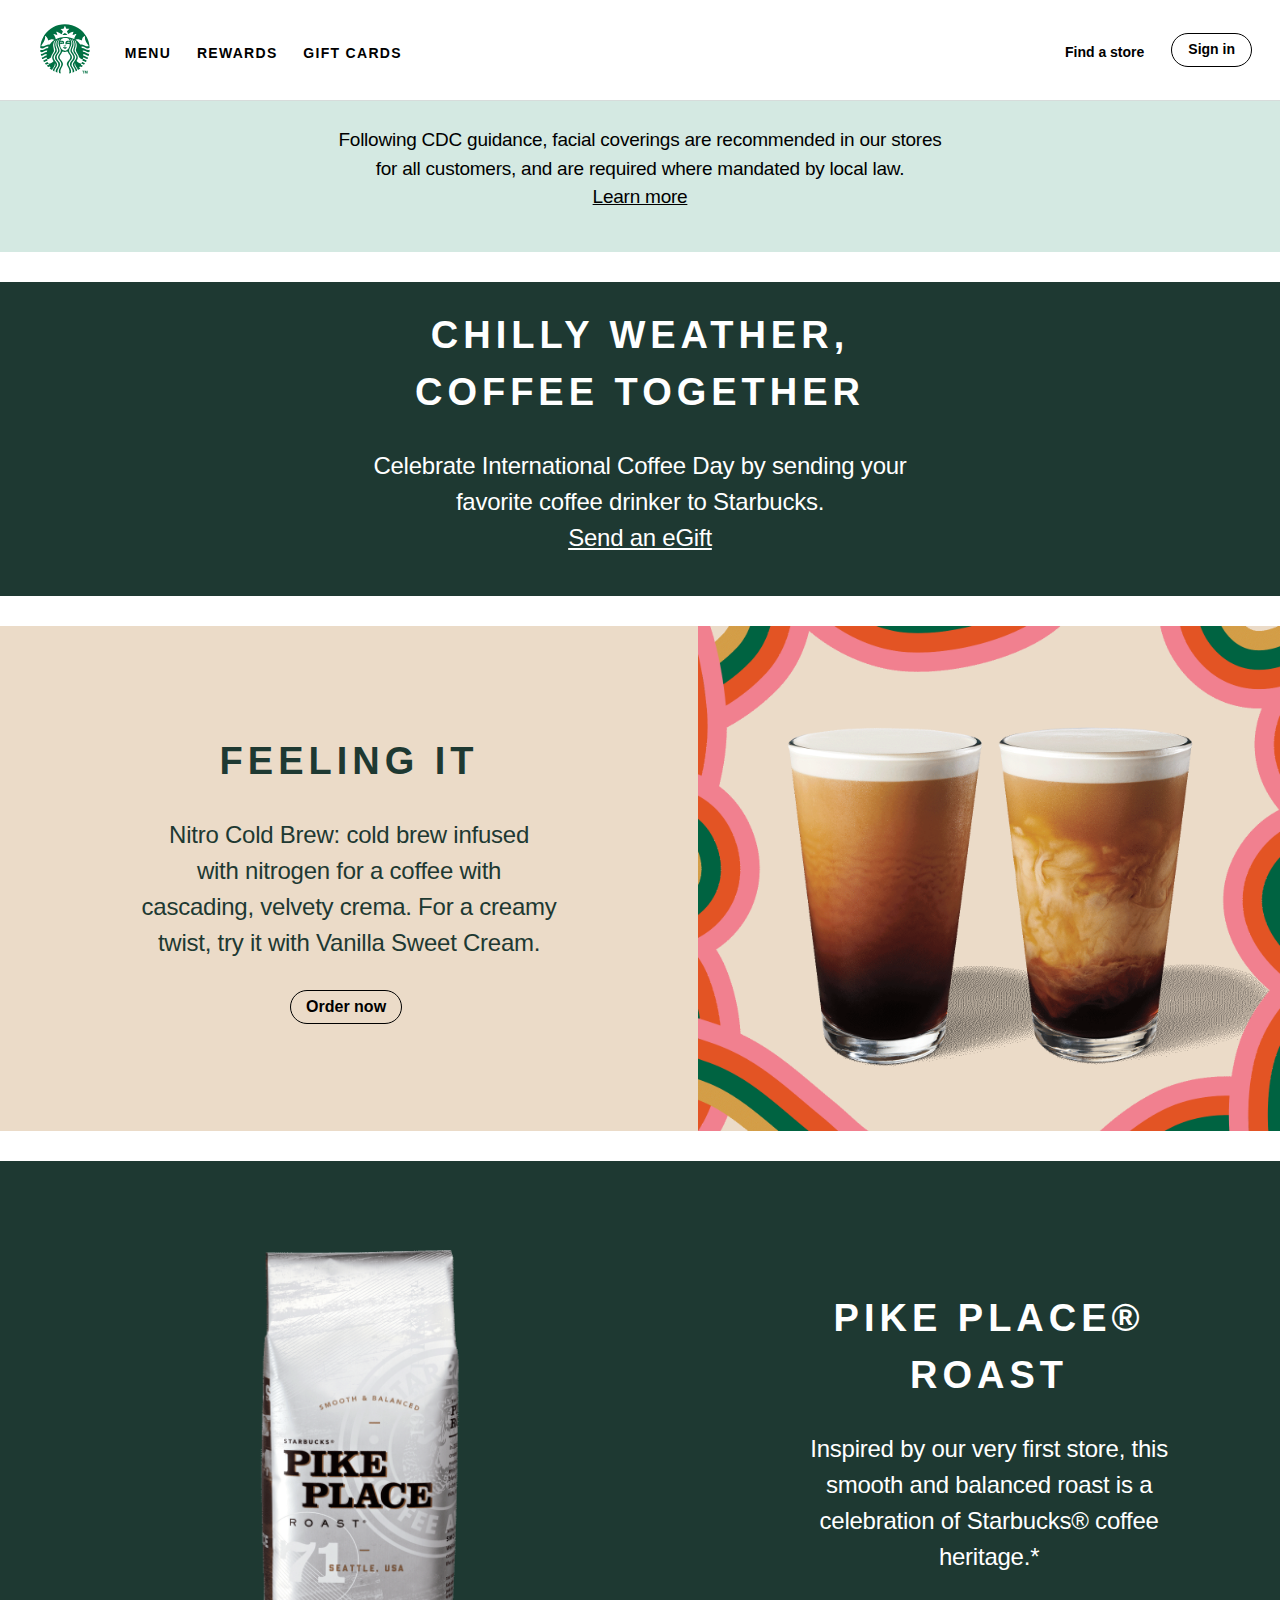
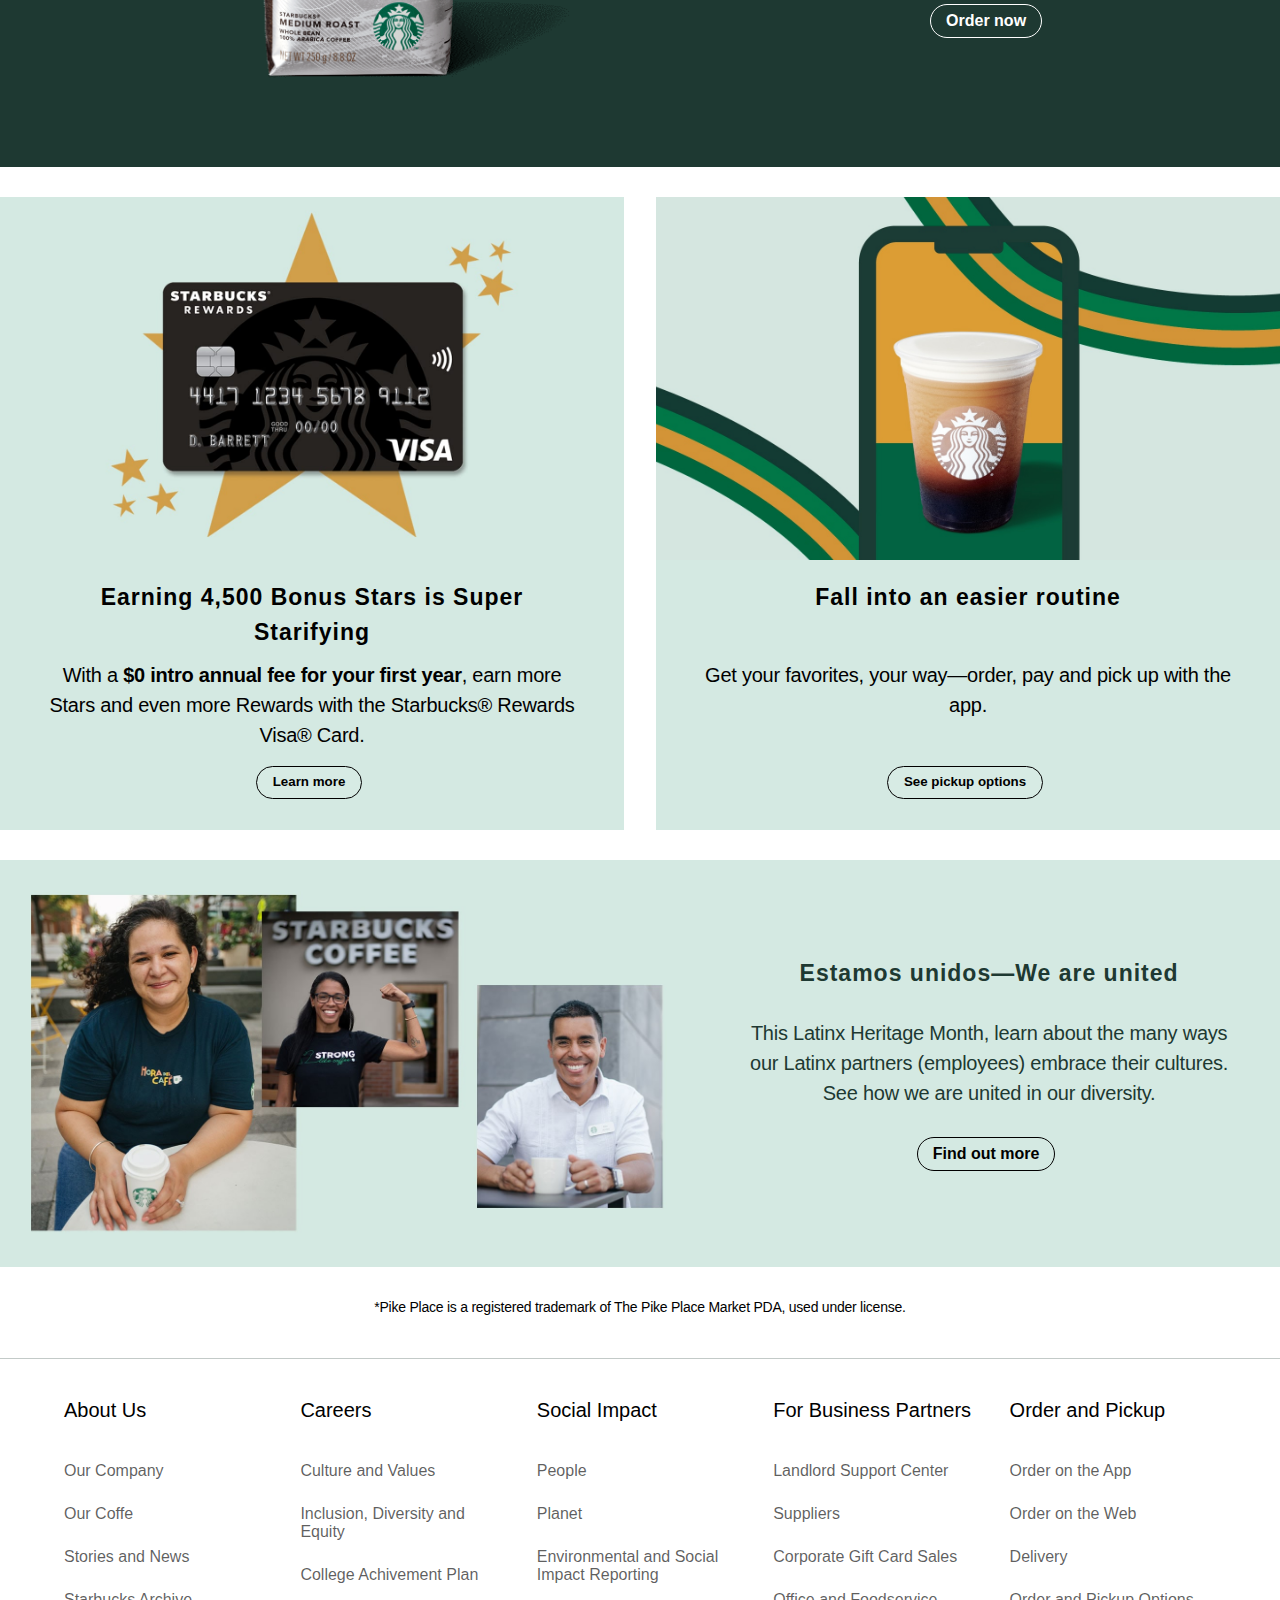
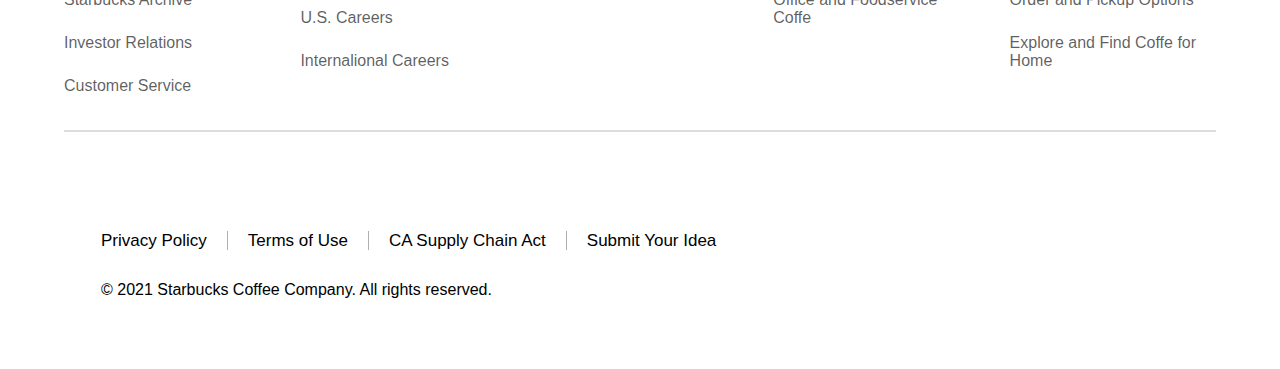
==== index.html @ a5c31c84 "Commiting profject for the first time" ====
<!DOCTYPE html>
<html lang="en">
<head>
    <meta charset="UTF-8">
    <meta http-equiv="X-UA-Compatible" content="IE=edge">
    <link rel="stylesheet" href="https://use.fontawesome.com/releases/v5.7.2/css/all.css"
        integrity="sha384-fnmOCqbTlWIlj8LyTjo7mOUStjsKC4pOpQbqyi7RrhN7udi9RwhKkMHpvLbHG9Sr" crossorigin="anonymous">
    <link rel="stylesheet" href="style.css">
    <meta name="viewport" content="width=device-width, initial-scale=1.0">
    <title>Starbucks</title>
</head>
<body>
    <header>
        
        <div class="bim">
        <div class="bam">
        <a href="index.html"><img class="logo" src="img/logo.svg" alt="Starbucks"></a>
        </div>
        <div class="bum">
        
            <nav>
                <ul class="nav_links">
                    <li class="nav_link"><a href="menu.html">MENU</a></li>
                    <li class="nav_link"><a href="#">REWARDS</a></li>
                    <li class="nav_link"><a href="#">GIFT CARDS</a></li>
                </ul>
            </nav>
        

        <div class="geo">
        <a href="#"><i class="fa fa-map-marker" aria-hidden="false"></i>Find a store</a>
        </div>

        <a class="cta" href="#"><button>Sign in</button></a>
        </div>
        </div>

    </header>

    <main>
        <div class="covid">
            <p>Following CDC guidance, facial coverings are recommended in our stores<br>for all customers, and are required where
            mandated by local law.<br><a href="#">Learn more</a></p>
        </div>

        <div class="chilly">
            <h3>CHILLY WEATHER,<br>COFFEE TOGETHER</h3>
            <p>Celebrate International Coffee Day by sending your<br>favorite coffee drinker to Starbucks.<br><a href="#">Send an eGift</a></p>
        </div>

        <div class="product_showcase">
            <div class="content">
                <h3>FEELING IT</h3>
                <p>Nitro Cold Brew: cold brew infused<br>with nitrogen for a coffee with<br>cascading, velvety crema. For a creamy<br>twist, try it
                with Vanilla Sweet Cream.</p>
                <a class="cta main" href="#"><button>Order now</button></a>
            </div>
            <img src="img/double_cup.png" alt="">
        </div>

        <div class="product_showcase v2" >
            <img src="img/pike.png" alt="">
            <div class="content">
                <h3>PIKE PLACE®<br>ROAST</h3>
                <p>Inspired by our very first store, this<br>smooth and balanced roast is a<br>celebration of Starbucks® coffee<br>heritage.*</p>
                <a class="cta main" href="#"><button>Order now</button></a>
            </div>
        </div>

        <div class="products_grid">
            <div class="visa">
                <img src="img/visa.jpg" alt="">
                <div class="content">
                    <h3>Earning 4,500 Bonus Stars is Super Starifying</h3>
                    <p>With a <b>$0 intro annual fee for your first year</b>, earn more Stars and even more Rewards with the Starbucks® Rewards Visa®
                    Card.</p>
                    <a class="cta" href="#"><button>Learn more</button></a>
                </div>
            </div>
            <div class="app">
                <img src="img/app.jpg" alt="">
                <div class="content">
                    <h3>Fall into an easier routine</h3>
                    <p>Get your favorites, your way—order, pay and pick up with the app.</p>
                    <a class="cta" href="#"><button>See pickup options</button></a>
                </div>
            </div>
        </div>

        <div class="product_showcase v3">
            <img src="img/team.jpg" alt="">
            <div class="content">
                <h3>Estamos unidos—We are united</h3>
                <p>This Latinx Heritage Month, learn about the many ways our Latinx partners (employees) embrace their cultures. See how we
                are united in our diversity.</p>
                <a class="cta main" href="#"><button>Find out more</button></a>
            </div>
        </div>

        <div class="disclaimer">
            <p>*Pike Place is a registered trademark of The Pike Place Market PDA, used under license.</p>
        </div>
    </main>

    <footer>
        <div class="details">
            <ul>
                <p>About Us</p>
                <li><a href="#">Our Company</a></li>
                <li><a href="#">Our Coffe</a></li>
                <li><a href="#">Stories and News</a></li>
                <li><a href="#">Starbucks Archive</a></li>
                <li><a href="#">Investor Relations</a></li>
                <li><a href="#">Customer Service</a></li>
            </ul>

            <ul>
                <p>Careers</p>
                <li><a href="#">Culture and Values</a></li>
                <li><a href="#">Inclusion, Diversity and Equity</a></li>
                <li><a href="#">College Achivement Plan</a></li>
                <li><a href="#">U.S. Careers</a></li>
                <li><a href="#">Internalional Careers</a></li>
            </ul>

            <ul>
                <p>Social Impact</p>
                <li><a href="#">People</a></li>
                <li><a href="#">Planet</a></li>
                <li><a href="#">Environmental and Social Impact Reporting</a></li>
            </ul>

            <ul>
                <p>For Business Partners</p>
                <li><a href="#">Landlord Support Center</a></li>
                <li><a href="#">Suppliers</a></li>
                <li><a href="#">Corporate Gift Card Sales</a></li>
                <li><a href="#">Office and Foodservice Coffe</a></li>
            </ul>

            <ul>
                <p>Order and Pickup</p>
                <li><a href="#">Order on the App</a></li>
                <li><a href="#">Order on the Web</a></li>
                <li><a href="#">Delivery</a></li>
                <li><a href="#">Order and Pickup Options</a></li>
                <li><a href="#">Explore and Find Coffe for Home</a></li>
            </ul>
        </div>

        <div class="line"><span></span></div>

        <div class="second_layer">
            <div class="social_media">
                <a href="#"><i class="fab fa-spotify"></i></a>
                <a href="#"><i class="fab fa-facebook"></i></a>
                <a href="#"><i class="fab fa-pinterest"></i></a>
                <a href="#"><i class="fab fa-instagram"></i></a>
                <a href="#"><i class="fab fa-youtube"></i></a>
                <a href="#"><i class="fab fa-twitter"></i></a>
            </div>

            <div class="legal">
                <p><a href="#">Privacy Policy</a></p>
                <p><a href="#">Terms of Use</a></p>
                <p><a href="#">CA Supply Chain Act</a></p>
                <p><a class="no_border" href="#">Submit Your Idea</a></p>
            </div>

            <div class="copyright">
                <p>© 2021 Starbucks Coffee Company. All rights reserved.</p>
            </div>
        </div>
    </footer>
    
    <script src="main.js"></script>
</body>
</html>
---- style.css ----
/* GLOBAL */
* {
  margin: 0;
  padding: 0;
  -webkit-box-sizing: border-box;
          box-sizing: border-box;
  font-family: SoDoSans, Helvetica Neue,Helvetica,Arial,sans-serif;
}

/* NAV */
header {
  border-bottom: solid 1.6px #1e39322d;
}

.bim {
  display: -webkit-box;
  display: -ms-flexbox;
  display: flex;
  -webkit-box-align: center;
      -ms-flex-align: center;
          align-items: center;
  -webkit-box-pack: center;
      -ms-flex-pack: center;
          justify-content: center;
  padding: 0px 15px;
}

.bim .bam a .logo {
  max-height: 50px;
  margin: 22px 25px 20px 25px;
  padding-right: 10px;
}

.bim .bum {
  display: -webkit-box;
  display: -ms-flexbox;
  display: flex;
  -webkit-box-pack: center;
      -ms-flex-pack: center;
          justify-content: center;
  -webkit-box-align: center;
      -ms-flex-align: center;
          align-items: center;
  max-width: 1370px;
  width: 100%;
  height: 100px;
}

.bim .bum .nav_link {
  height: 110px;
  padding: 50px 0px;
}

.bim .bum .nav_selected {
  margin: 0px;
  padding: 0px;
  border-bottom: 5.5px solid #008248;
}

.bim .bum li, .bim .bum a, .bim .bum button {
  font-weight: 750;
  font-size: 14px;
  text-decoration: none;
  color: #000000;
}

nav {
  margin-right: auto;
  padding-left: 0px;
}

.nav_links {
  list-style: none;
  letter-spacing: 1.3px;
  margin-left: 0px;
}

.nav_links li {
  display: inline-block;
  margin-right: 20px;
}

.nav_links a {
  -webkit-transition: all 0.3s ease 0s;
  transition: all 0.3s ease 0s;
}

.nav_links a:hover {
  color: #008248;
}

.geo i {
  font-size: 20px;
  margin-right: 12px;
  -webkit-transform: translateY(2px);
          transform: translateY(2px);
}

.geo a {
  margin-right: 20px;
  -webkit-transition: all 0.3s ease 0s;
  transition: all 0.3s ease 0s;
}

.geo a:hover {
  color: #008248;
}

.cta button {
  margin-left: 20px;
  padding: 7px 16px 8.5px 16px;
  background-color: #fff;
  border: solid 1.5px #000000;
  border-radius: 50px;
  cursor: pointer;
  -webkit-transition: all 0.3s ease 0s;
  transition: all 0.3s ease 0s;
  -webkit-transform: translateX(-13px);
          transform: translateX(-13px);
  font-weight: 700;
}

.cta button:hover {
  background-color: #1e393213;
}

/* Home Page */
main {
  display: -webkit-box;
  display: -ms-flexbox;
  display: flex;
  font-weight: 400;
  font-size: 24px;
  line-height: 1.5;
  letter-spacing: -.01em;
  text-align: center;
  -webkit-box-orient: vertical;
  -webkit-box-direction: normal;
      -ms-flex-direction: column;
          flex-direction: column;
  -webkit-box-align: center;
      -ms-flex-align: center;
          align-items: center;
  -webkit-box-pack: center;
      -ms-flex-pack: center;
          justify-content: center;
  border-bottom: solid 1.8px #1e393244;
}

main .main button {
  font-size: 16px;
  padding: 7px 15px;
}

main div {
  width: 100%;
}

main div h3 {
  font-size: 38px;
  letter-spacing: 5px;
  margin-bottom: 27px;
}

main div a {
  color: inherit;
}

main div a:hover {
  text-decoration: none;
}

main div p {
  padding-bottom: 10px;
}

.covid {
  background-color: #d4e9e2;
  font-size: 19px;
  max-width: 1450px;
  margin-bottom: 30px;
  padding: 25px 0px 30px 0px;
}

.chilly {
  background-color: #1e3932;
  color: #fff;
  max-width: 1450px;
  margin-bottom: 30px;
  padding: 25px 0px 30px 0px;
}

.product_showcase {
  display: -ms-grid;
  display: grid;
  -ms-grid-columns: 1.2fr 1fr;
      grid-template-columns: 1.2fr 1fr;
  background-color: #ebdbc8;
  color: #1e3932;
  max-width: 1450px;
  margin-bottom: 30px;
}

.product_showcase .content {
  display: -webkit-box;
  display: -ms-flexbox;
  display: flex;
  -webkit-box-pack: center;
      -ms-flex-pack: center;
          justify-content: center;
  -webkit-box-orient: vertical;
  -webkit-box-direction: normal;
      -ms-flex-direction: column;
          flex-direction: column;
}

.product_showcase img {
  width: 100%;
  margin-right: auto;
}

.product_showcase button {
  margin-top: 19px;
  background-color: #dbccb500;
}

.v2 {
  background-color: #1e3932;
  color: #fff;
  margin-bottom: 10px;
}

.v2 button {
  color: #fff;
  border-color: #fff;
}

.v2 button:hover {
  background-color: rgba(255, 255, 255, 0.123);
}

.products_grid {
  display: -ms-grid;
  display: grid;
  -ms-grid-columns: 1fr 1fr;
      grid-template-columns: 1fr 1fr;
  grid-gap: 35px;
  max-width: 1450px;
  padding: 20px 0px 30px 0px;
}

.products_grid img {
  width: 100%;
}

.products_grid .visa {
  background-color: #d4e9e2;
}

.products_grid .app {
  background-color: #d4e9e2;
}

.products_grid .content {
  padding: 0px 40px 0px 40px;
  display: -ms-grid;
  display: grid;
  -ms-grid-rows: 90px 90px 80px;
      grid-template-rows: 90px 90px 80px;
}

.products_grid .content h3 {
  font-size: 23px;
  letter-spacing: 1px;
  margin-bottom: 27px;
  padding-top: 10px;
}

.products_grid .content p {
  font-size: 20px;
}

.products_grid .content a {
  padding-top: 10px;
}

.products_grid .content .cta button {
  background-color: rgba(255, 255, 255, 0.089);
}

.products_grid .content .cta button:hover {
  background-color: rgba(155, 151, 145, 0.116);
}

.v3 {
  background-color: #d4e9e2;
  padding-top: 0px;
}

.v3 .content {
  padding: 0px 50px 0px 50px;
}

.v3 .content h3 {
  font-size: 23px;
  letter-spacing: 1px;
  margin-bottom: 27px;
}

.v3 .content p {
  font-size: 20px;
}

.disclaimer {
  font-size: 14px;
  margin-bottom: 30px;
}

/* MENU PAGE */
.nav_stick {
  position: fixed;
  top: 0;
  background-color: #fff;
  border-bottom: 1.6px solid #0000002d;
  width: 100%;
  max-width: none;
}

.nav_stick .kisz {
  display: -webkit-box;
  display: -ms-flexbox;
  display: flex;
  -webkit-box-pack: center;
      -ms-flex-pack: center;
          justify-content: center;
  -webkit-box-align: center;
      -ms-flex-align: center;
          align-items: center;
  width: 100%;
  height: 100px;
}

.nav_stick .kisz .nav_selected {
  margin: 0px;
  padding: 0px;
  border-bottom: 5px solid #008248;
}

.nav_stick .kisz li, .nav_stick .kisz a, .nav_stick .kisz button {
  font-weight: 750;
  font-size: 14px;
  text-decoration: none;
  color: #000000;
}

.nav_stick .kisz li:hover, .nav_stick .kisz a:hover, .nav_stick .kisz button:hover {
  color: #008248;
}

.nav_stick .kisz .nav_links .nav_link_2 {
  margin-right: 20px;
  padding: 40px 0px;
}

.sub_nav_stripe {
  position: fixed;
  top: 102px;
  max-width: initial;
  margin: 0px;
  padding: 0px;
  font-size: 13px;
  background-color: whitesmoke;
  border-bottom: 1px solid #00000023;
}

.sub_nav_stripe .sub_nav {
  display: -webkit-box;
  display: -ms-flexbox;
  display: flex;
  -webkit-box-pack: start;
      -ms-flex-pack: start;
          justify-content: flex-start;
  margin: 13px 0px 13px 125px;
  padding: 0px;
}

.sub_nav_stripe .sub_nav a {
  margin-right: 30px;
  padding-bottom: 3px;
  text-decoration: none;
}

.sub_nav_stripe .sub_nav .selected {
  border-bottom: 1px solid #000000;
}

.menu {
  padding-top: 160px;
  display: -ms-grid;
  display: grid;
  -ms-grid-columns: 150px 1fr;
      grid-template-columns: 150px 1fr;
  padding-left: 125px;
  max-width: none;
}

.menu .first_list_of_products {
  padding-top: 25px;
}

.menu ul {
  padding-bottom: 20px;
  font-size: 16px;
  list-style: none;
  text-align: left;
  letter-spacing: .5px;
}

.menu ul p {
  font-weight: 600;
  margin-bottom: 10px;
  font-size: 18px;
}

.menu ul li {
  padding-bottom: 15px;
}

.menu ul li a {
  text-decoration: none;
  color: #00000086;
}

.menu ul li a:hover {
  color: #000000;
}

.menu .selection {
  display: -webkit-box;
  display: -ms-flexbox;
  display: flex;
  -webkit-box-orient: vertical;
  -webkit-box-direction: normal;
      -ms-flex-direction: column;
          flex-direction: column;
  padding: 22px 80px 0px 120px;
  letter-spacing: .4px;
  max-width: 1880px;
  width: 100%;
}

.menu .selection div {
  margin: 0;
  padding: 0;
}

.menu .selection .selection_h1 {
  font-size: 28px;
  display: -webkit-box;
  display: -ms-flexbox;
  display: flex;
  -webkit-box-pack: start;
      -ms-flex-pack: start;
          justify-content: flex-start;
  padding-bottom: 48px;
}

.menu .selection .selection_h2 {
  font-size: 24px;
  display: -webkit-box;
  display: -ms-flexbox;
  display: flex;
  -webkit-box-pack: start;
      -ms-flex-pack: start;
          justify-content: flex-start;
  border-bottom: 1px solid #00000017;
  padding-bottom: 16px;
}

.menu .selection .selection_container {
  display: -ms-grid;
  display: grid;
  -ms-grid-columns: 1fr 1fr;
      grid-template-columns: 1fr 1fr;
  padding-top: 32px;
}

.menu .selection .selection_container a {
  text-decoration: none;
  margin-bottom: 30px;
}

.menu .selection .selection_container a .item {
  display: inline;
  -webkit-box-orient: horizontal;
  -webkit-box-direction: normal;
      -ms-flex-direction: row;
          flex-direction: row;
  -webkit-box-align: center;
      -ms-flex-align: center;
          align-items: center;
}

.menu .selection .selection_container a .item .item_content {
  display: -webkit-box;
  display: -ms-flexbox;
  display: flex;
}

.menu .selection .selection_container a .item .item_content img {
  max-height: 112px;
  border-radius: 50%;
}

.menu .selection .selection_container a .item .item_content h2 {
  display: -webkit-box;
  display: -ms-flexbox;
  display: flex;
  -webkit-box-pack: start;
      -ms-flex-pack: start;
          justify-content: flex-start;
  -webkit-box-align: center;
      -ms-flex-align: center;
          align-items: center;
  text-align: left;
  font-size: 19px;
  font-weight: 400;
  padding-left: 20px;
}

.menu .selection .next_in_menu {
  padding-top: 40px;
}

/* FEATURED */
.new_leaf {
  color: #1e3932;
  letter-spacing: 8px;
  margin: 20px 0px;
}

.new_leaf .h1_go_up {
  -webkit-transform: translateY(-10px);
          transform: translateY(-10px);
}

.products_grid {
  grid-gap: 32px;
}

.products_grid .featured {
  background-color: #ebdbc8;
}

.products_grid .featured .content {
  -ms-grid-rows: 90px 100px 85px;
      grid-template-rows: 90px 100px 85px;
}

.products_grid .edible {
  background-color: #1e3932;
  color: #fff;
}

.products_grid .edible .cta button {
  border-color: #fff;
  color: #fff;
  background-color: rgba(255, 255, 255, 0);
}

.products_grid .edible .cta button:hover {
  background-color: rgba(255, 255, 255, 0.123);
}

/* FOOTER */
footer {
  padding: 40px 5%;
}

footer .details {
  display: -ms-grid;
  display: grid;
  -ms-grid-columns: (1fr)[5];
      grid-template-columns: repeat(5, 1fr);
  grid-gap: 30px;
  text-align: left;
}

footer .details ul {
  list-style: none;
}

footer .details ul p {
  font-weight: 500;
  font-size: 20px;
  padding-bottom: 40px;
}

footer .details ul li {
  padding-bottom: 25px;
  font-weight: 500;
  font-size: 16px;
}

footer .details ul li a {
  text-decoration: none;
  color: #000000a2;
}

footer .details ul li a:hover {
  color: #000000;
}

footer .line {
  border: 0;
  border-top: 2px solid #00000023;
  margin: 10px auto;
  max-width: 100%;
}

footer .second_layer {
  padding: 25px 30px 30px 37px;
}

footer .second_layer .social_media {
  font-size: 30px;
  padding-bottom: 30px;
}

footer .second_layer .social_media a {
  color: #000000;
  margin-right: 00px;
  -webkit-transition: all 0.3s ease 0s;
  transition: all 0.3s ease 0s;
  border: hidden 1px;
  margin: 10px;
  padding: 0px;
  border-radius: 50%;
}

footer .second_layer .social_media a:hover {
  background-color: #00000017;
  margin: 0px;
  padding: 10px;
}

footer .second_layer .legal {
  display: -webkit-box;
  display: -ms-flexbox;
  display: flex;
  margin-bottom: 30px;
}

footer .second_layer .legal a {
  color: #000000;
  text-decoration: none;
  font-size: 17px;
  padding-right: 20px;
  border-right: 1px solid #00000050;
  margin-right: 20px;
}

footer .second_layer .legal a:hover {
  text-decoration: underline;
}

footer .second_layer .legal .no_border {
  border-right: none;
}

footer .second_layer .copyright {
  padding-bottom: 0px;
}

/* fixed item in store chceck */
.item_availability {
  display: -ms-grid;
  display: grid;
  -ms-grid-columns: 395px 1fr;
      grid-template-columns: 395px 1fr;
  bottom: 0;
  width: 100%;
  position: fixed;
  height: 94px;
  background-color: #1e3932;
  letter-spacing: .6px;
}

.item_availability .availability_content {
  display: -webkit-box;
  display: -ms-flexbox;
  display: flex;
  -webkit-box-pack: justify;
      -ms-flex-pack: justify;
          justify-content: space-between;
  -webkit-box-align: center;
      -ms-flex-align: center;
          align-items: center;
  max-width: 1760px;
}

.item_availability .availability_content a {
  color: rgba(255, 255, 255, 0.61);
  text-decoration: none;
  font-size: 16px;
}

.item_availability .availability_content a .strong {
  color: #fff;
  font-weight: 600;
  margin-top: 4px;
}

.item_availability .availability_content .location {
  height: 54px;
  display: -webkit-box;
  display: -ms-flexbox;
  display: flex;
  -webkit-box-orient: vertical;
  -webkit-box-direction: normal;
      -ms-flex-direction: column;
          flex-direction: column;
  -ms-flex-pack: distribute;
      justify-content: space-around;
}

.item_availability .availability_content .location a {
  width: 240px;
  display: -webkit-box;
  display: -ms-flexbox;
  display: flex;
  -webkit-box-pack: justify;
      -ms-flex-pack: justify;
          justify-content: space-between;
  padding-bottom: 8px;
  border-bottom: 1.6px solid rgba(255, 255, 255, 0.315);
}

.item_availability .availability_content .location a i {
  font-size: 11px;
  -webkit-transform: translateY(10px);
          transform: translateY(10px);
}

.item_availability .availability_content .cart {
  -webkit-transform: translateY(-3px);
          transform: translateY(-3px);
}

.item_availability .availability_content .cart i {
  font-size: 33px;
  padding-right: 80px;
}
/*# sourceMappingURL=style.css.map */
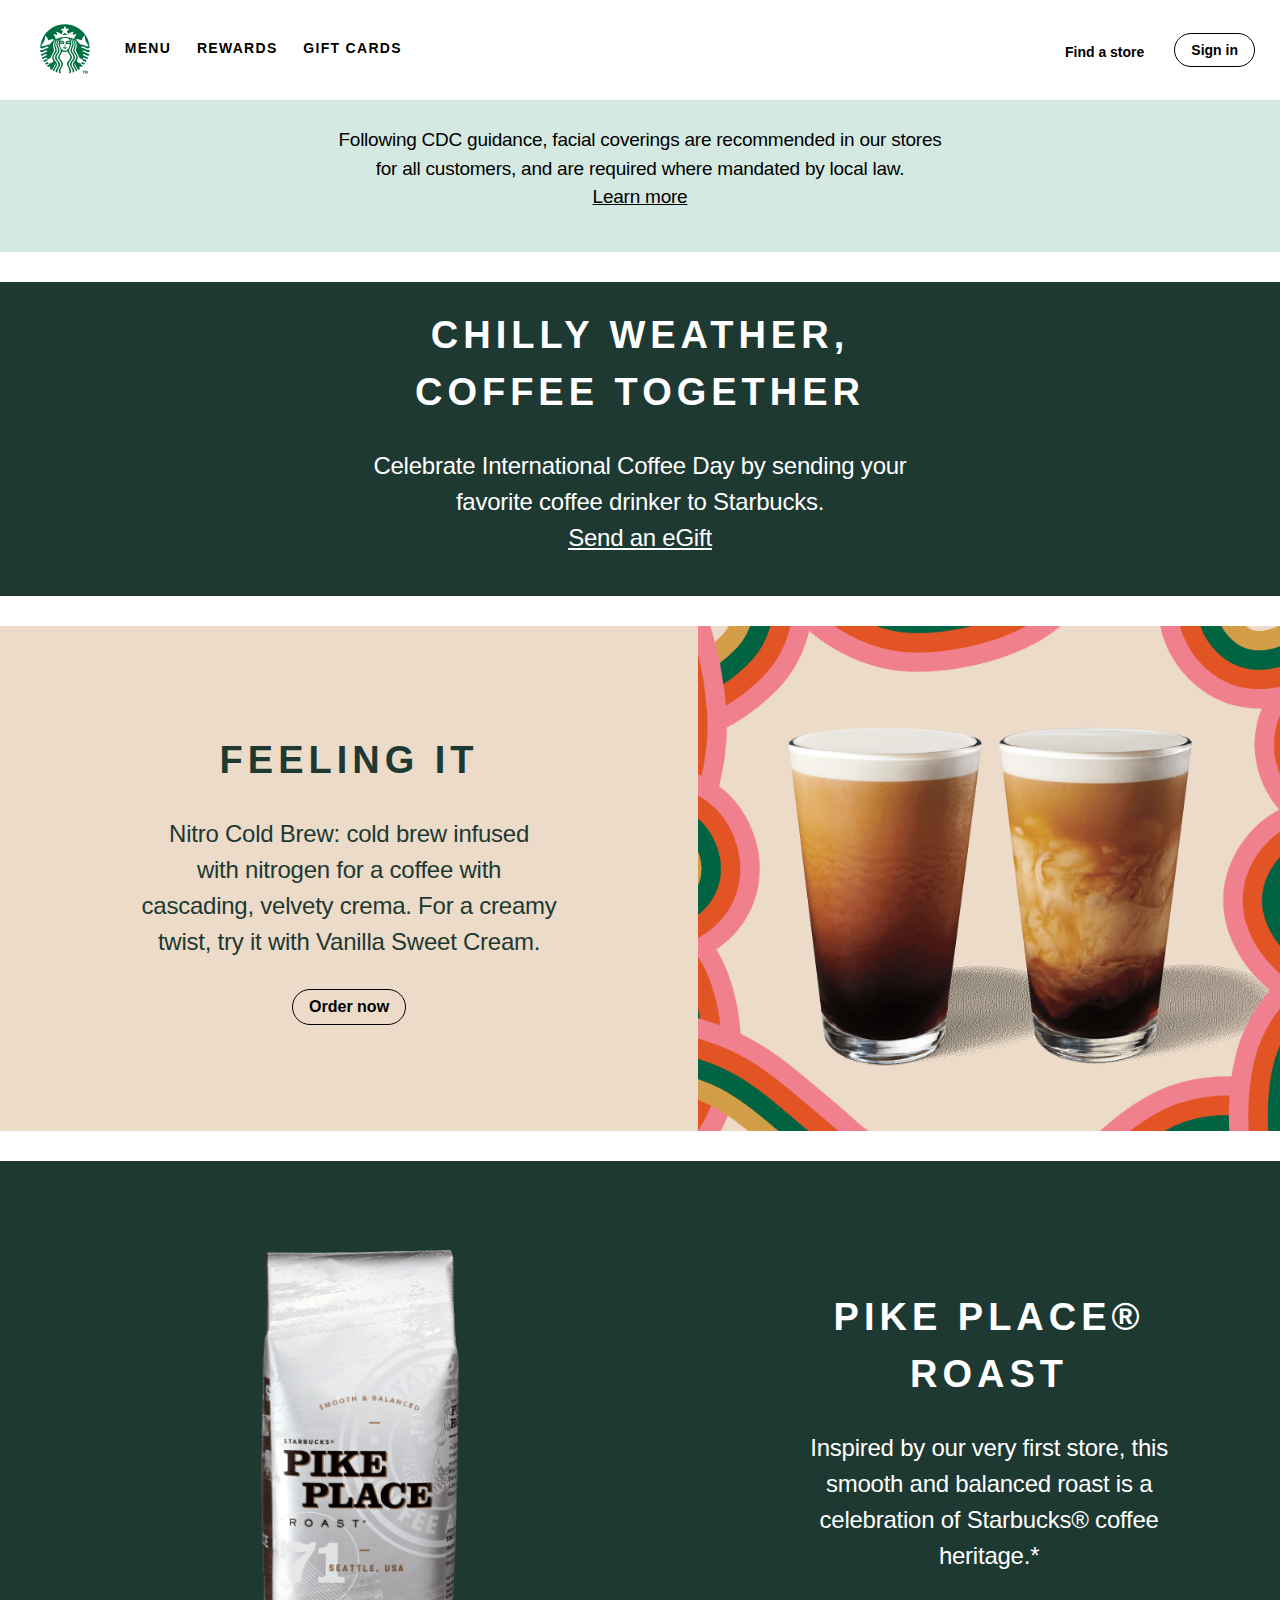
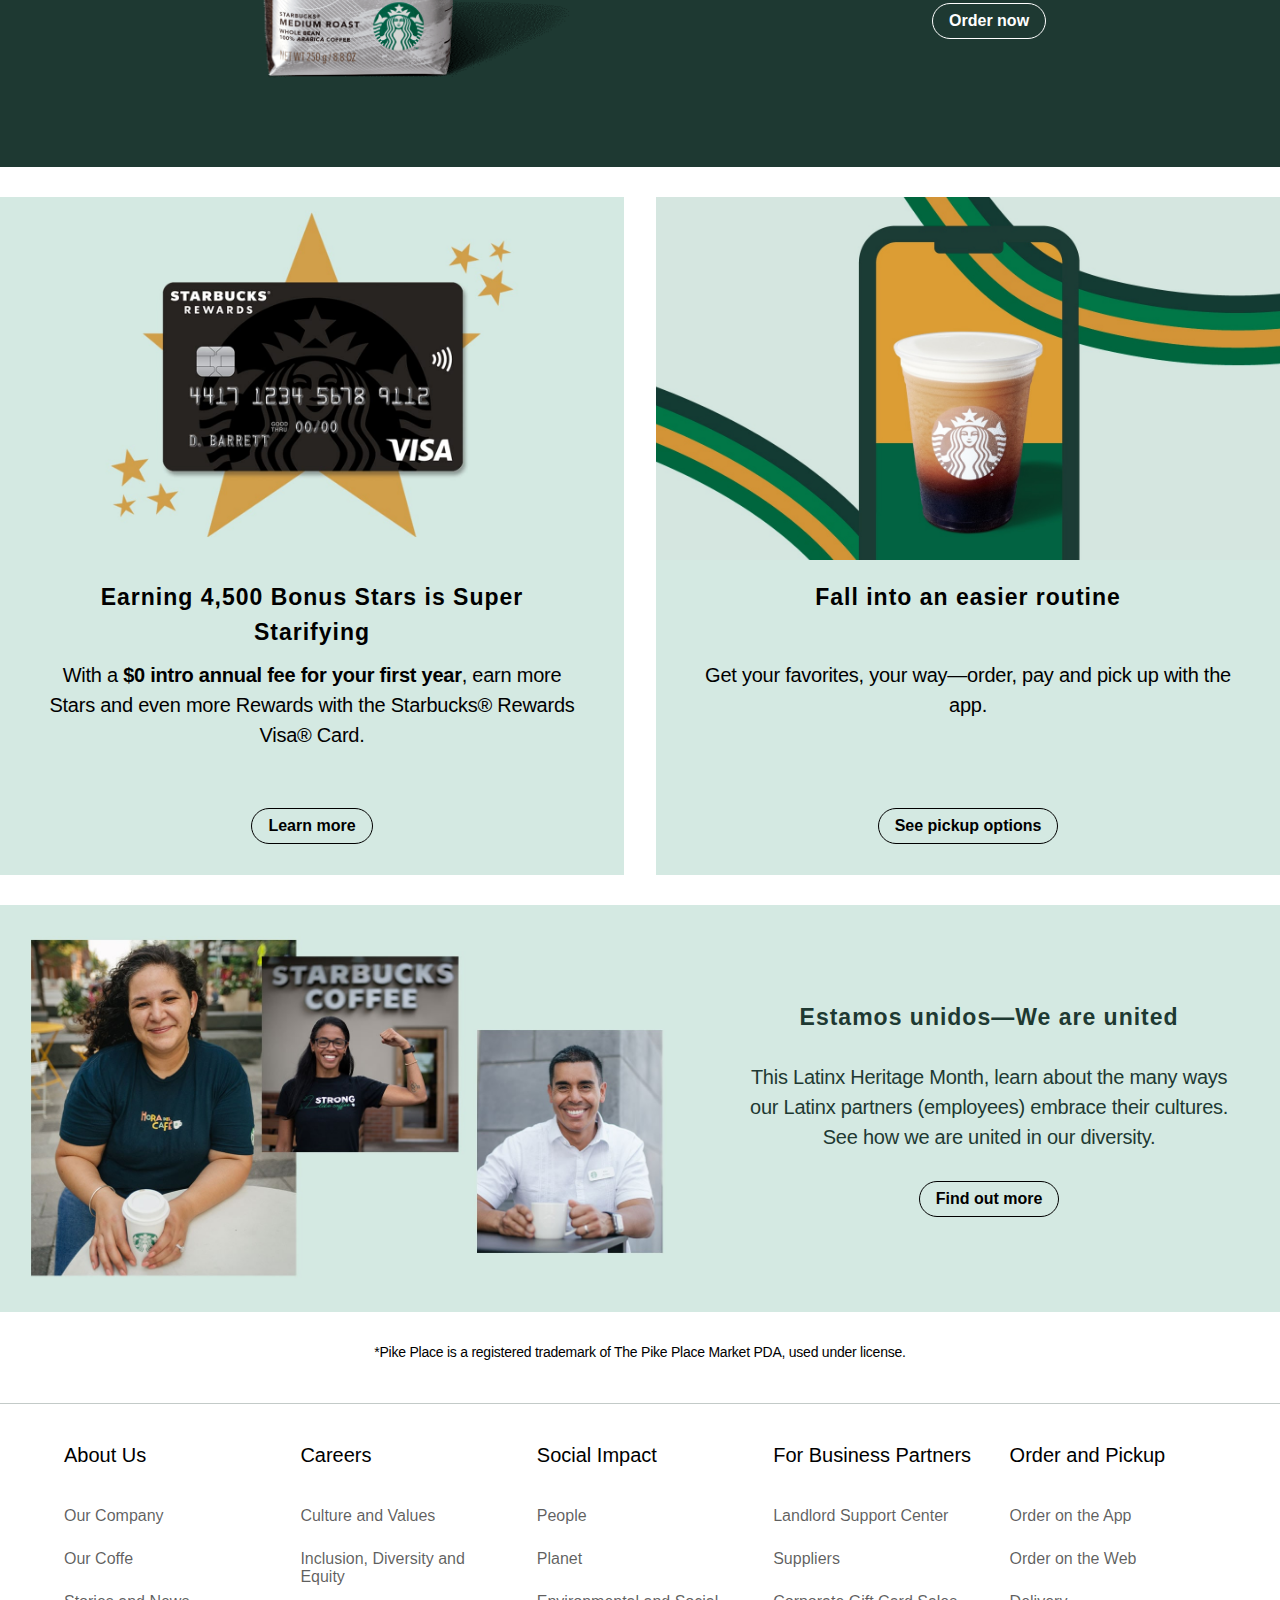
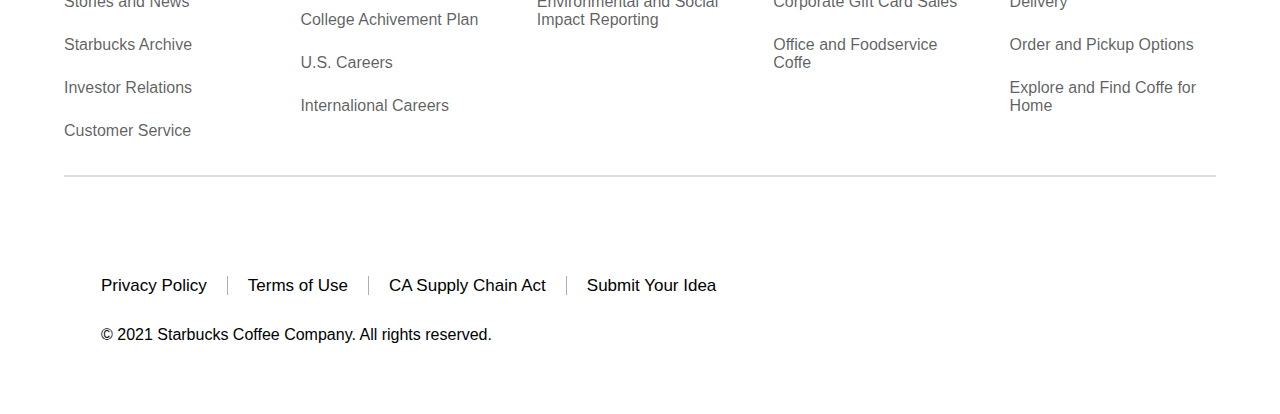
==== commit b651346a: "Added functional but not comleted gift card carousels and few minor tweaks" ====
--- a/index.html
+++ b/index.html
@@ -20,9 +20,9 @@
         
             <nav>
                 <ul class="nav_links">
-                    <li class="nav_link"><a href="menu.html">MENU</a></li>
-                    <li class="nav_link"><a href="#">REWARDS</a></li>
-                    <li class="nav_link"><a href="#">GIFT CARDS</a></li>
+                    <li class="nav_link none_selected"><a href="menu.html">MENU</a></li>
+                    <li class="nav_link"><a href="rewards.html">REWARDS</a></li>
+                    <li class="nav_link"><a href="gift.cards.html">GIFT CARDS</a></li>
                 </ul>
             </nav>
         
@@ -31,7 +31,7 @@
         <a href="#"><i class="fa fa-map-marker" aria-hidden="false"></i>Find a store</a>
         </div>
 
-        <a class="cta" href="#"><button>Sign in</button></a>
+        <a href="#"><button class="cta transparent">Sign in</button></a>
         </div>
         </div>
 
@@ -53,7 +53,7 @@
                 <h3>FEELING IT</h3>
                 <p>Nitro Cold Brew: cold brew infused<br>with nitrogen for a coffee with<br>cascading, velvety crema. For a creamy<br>twist, try it
                 with Vanilla Sweet Cream.</p>
-                <a class="cta main" href="#"><button>Order now</button></a>
+                <a href="#"><button class="cta transparent">Order now</button></a>
             </div>
             <img src="img/double_cup.png" alt="">
         </div>
@@ -63,7 +63,7 @@
             <div class="content">
                 <h3>PIKE PLACE®<br>ROAST</h3>
                 <p>Inspired by our very first store, this<br>smooth and balanced roast is a<br>celebration of Starbucks® coffee<br>heritage.*</p>
-                <a class="cta main" href="#"><button>Order now</button></a>
+                <a href="#"><button class="cta transparent_contrast">Order now</button></a>
             </div>
         </div>
 
@@ -74,7 +74,7 @@
                     <h3>Earning 4,500 Bonus Stars is Super Starifying</h3>
                     <p>With a <b>$0 intro annual fee for your first year</b>, earn more Stars and even more Rewards with the Starbucks® Rewards Visa®
                     Card.</p>
-                    <a class="cta" href="#"><button>Learn more</button></a>
+                    <a href="#"><button class="cta transparent">Learn more</button></a>
                 </div>
             </div>
             <div class="app">
@@ -82,7 +82,7 @@
                 <div class="content">
                     <h3>Fall into an easier routine</h3>
                     <p>Get your favorites, your way—order, pay and pick up with the app.</p>
-                    <a class="cta" href="#"><button>See pickup options</button></a>
+                    <a href="#"><button class="cta transparent">See pickup options</button></a>
                 </div>
             </div>
         </div>
@@ -93,7 +93,7 @@
                 <h3>Estamos unidos—We are united</h3>
                 <p>This Latinx Heritage Month, learn about the many ways our Latinx partners (employees) embrace their cultures. See how we
                 are united in our diversity.</p>
-                <a class="cta main" href="#"><button>Find out more</button></a>
+                <a href="#"><button class="cta transparent">Find out more</button></a>
             </div>
         </div>
 
--- a/style.css
+++ b/style.css
@@ -12,7 +12,7 @@
   border-bottom: solid 1.6px #1e39322d;
 }
 
-.bim {
+header .bim {
   display: -webkit-box;
   display: -ms-flexbox;
   display: flex;
@@ -25,13 +25,13 @@
   padding: 0px 15px;
 }
 
-.bim .bam a .logo {
+header .bim .bam a .logo {
   max-height: 50px;
   margin: 22px 25px 20px 25px;
   padding-right: 10px;
 }
 
-.bim .bum {
+header .bim .bum {
   display: -webkit-box;
   display: -ms-flexbox;
   display: flex;
@@ -46,82 +46,178 @@
   height: 100px;
 }
 
-.bim .bum .nav_link {
-  height: 110px;
-  padding: 50px 0px;
-}
-
-.bim .bum .nav_selected {
-  margin: 0px;
-  padding: 0px;
-  border-bottom: 5.5px solid #008248;
-}
-
-.bim .bum li, .bim .bum a, .bim .bum button {
+header .bim .bum .none_selected {
+  border-bottom: 5.5px solid #00824800;
+}
+
+header .bim .bum li, header .bim .bum a, header .bim .bum button {
   font-weight: 750;
   font-size: 14px;
   text-decoration: none;
   color: #000000;
 }
 
-nav {
+header .bim nav {
   margin-right: auto;
   padding-left: 0px;
 }
 
-.nav_links {
+header .bim nav .nav_links {
   list-style: none;
   letter-spacing: 1.3px;
   margin-left: 0px;
 }
 
-.nav_links li {
+header .bim nav .nav_links li {
   display: inline-block;
   margin-right: 20px;
 }
 
-.nav_links a {
+header .bim nav .nav_links a {
   -webkit-transition: all 0.3s ease 0s;
   transition: all 0.3s ease 0s;
 }
 
-.nav_links a:hover {
+header .bim nav .nav_links a:hover {
   color: #008248;
 }
 
-.geo i {
+header .bim .geo i {
   font-size: 20px;
   margin-right: 12px;
   -webkit-transform: translateY(2px);
           transform: translateY(2px);
 }
 
-.geo a {
+header .bim .geo a {
   margin-right: 20px;
   -webkit-transition: all 0.3s ease 0s;
   transition: all 0.3s ease 0s;
 }
 
-.geo a:hover {
+header .bim .geo a:hover {
   color: #008248;
 }
 
-.cta button {
+.cta {
   margin-left: 20px;
-  padding: 7px 16px 8.5px 16px;
-  background-color: #fff;
+  padding: 8px 16px;
+  background-color: rgba(255, 255, 255, 0);
   border: solid 1.5px #000000;
   border-radius: 50px;
   cursor: pointer;
   -webkit-transition: all 0.3s ease 0s;
   transition: all 0.3s ease 0s;
-  -webkit-transform: translateX(-13px);
-          transform: translateX(-13px);
+  -webkit-transform: translateX(-10px);
+          transform: translateX(-10px);
   font-weight: 700;
-}
-
-.cta button:hover {
-  background-color: #1e393213;
+  font-size: 16px;
+}
+
+.cta.black {
+  background-color: #000000;
+  color: #fff;
+}
+
+.cta.black:hover {
+  background-color: #252525c4;
+}
+
+.cta.transparent {
+  background-color: #00000000;
+  color: #000000;
+}
+
+.cta.transparent:hover {
+  background-color: #3131311a;
+}
+
+.cta.transparent_contrast {
+  background-color: #00000000;
+  color: #ffffff;
+  border-color: #fff;
+}
+
+.cta.transparent_contrast:hover {
+  background-color: #bdbdbd1a;
+}
+
+.nav_stick {
+  position: fixed;
+  top: 0;
+  background-color: #fff;
+  border-bottom: 1.6px solid #0000002d;
+  width: 100%;
+  max-width: none;
+  z-index: 100;
+}
+
+.nav_stick .kisz {
+  display: -webkit-box;
+  display: -ms-flexbox;
+  display: flex;
+  -webkit-box-pack: center;
+      -ms-flex-pack: center;
+          justify-content: center;
+  -webkit-box-align: center;
+      -ms-flex-align: center;
+          align-items: center;
+  width: 100%;
+  height: 100px;
+}
+
+.nav_stick .kisz .nav_selected {
+  margin: 0px;
+  padding: 0px;
+  border-bottom: 5px solid #008248;
+}
+
+.nav_stick .kisz li, .nav_stick .kisz a, .nav_stick .kisz button {
+  font-weight: 750;
+  font-size: 14px;
+  text-decoration: none;
+  color: #000000;
+}
+
+.nav_stick .kisz li:hover, .nav_stick .kisz a:hover, .nav_stick .kisz button:hover {
+  color: #008248;
+}
+
+.nav_stick .kisz .nav_links .nav_link_2 {
+  margin-right: 20px;
+  padding: 40px 0px;
+}
+
+.sub_nav_stripe {
+  position: fixed;
+  top: 102px;
+  max-width: initial;
+  margin: 0px;
+  padding: 0px;
+  font-size: 13px;
+  background-color: whitesmoke;
+  border-bottom: 1px solid #00000023;
+}
+
+.sub_nav_stripe .sub_nav {
+  display: -webkit-box;
+  display: -ms-flexbox;
+  display: flex;
+  -webkit-box-pack: start;
+      -ms-flex-pack: start;
+          justify-content: flex-start;
+  margin: 13px 0px 13px 125px;
+  padding: 0px;
+}
+
+.sub_nav_stripe .sub_nav a {
+  margin-right: 30px;
+  padding-bottom: 3px;
+  text-decoration: none;
+}
+
+.sub_nav_stripe .sub_nav .selected {
+  border-bottom: 1px solid #000000;
 }
 
 /* Home Page */
@@ -265,8 +361,8 @@
   padding: 0px 40px 0px 40px;
   display: -ms-grid;
   display: grid;
-  -ms-grid-rows: 90px 90px 80px;
-      grid-template-rows: 90px 90px 80px;
+  -ms-grid-rows: 90px 135px 80px;
+      grid-template-rows: 90px 135px 80px;
 }
 
 .products_grid .content h3 {
@@ -317,83 +413,6 @@
 }
 
 /* MENU PAGE */
-.nav_stick {
-  position: fixed;
-  top: 0;
-  background-color: #fff;
-  border-bottom: 1.6px solid #0000002d;
-  width: 100%;
-  max-width: none;
-}
-
-.nav_stick .kisz {
-  display: -webkit-box;
-  display: -ms-flexbox;
-  display: flex;
-  -webkit-box-pack: center;
-      -ms-flex-pack: center;
-          justify-content: center;
-  -webkit-box-align: center;
-      -ms-flex-align: center;
-          align-items: center;
-  width: 100%;
-  height: 100px;
-}
-
-.nav_stick .kisz .nav_selected {
-  margin: 0px;
-  padding: 0px;
-  border-bottom: 5px solid #008248;
-}
-
-.nav_stick .kisz li, .nav_stick .kisz a, .nav_stick .kisz button {
-  font-weight: 750;
-  font-size: 14px;
-  text-decoration: none;
-  color: #000000;
-}
-
-.nav_stick .kisz li:hover, .nav_stick .kisz a:hover, .nav_stick .kisz button:hover {
-  color: #008248;
-}
-
-.nav_stick .kisz .nav_links .nav_link_2 {
-  margin-right: 20px;
-  padding: 40px 0px;
-}
-
-.sub_nav_stripe {
-  position: fixed;
-  top: 102px;
-  max-width: initial;
-  margin: 0px;
-  padding: 0px;
-  font-size: 13px;
-  background-color: whitesmoke;
-  border-bottom: 1px solid #00000023;
-}
-
-.sub_nav_stripe .sub_nav {
-  display: -webkit-box;
-  display: -ms-flexbox;
-  display: flex;
-  -webkit-box-pack: start;
-      -ms-flex-pack: start;
-          justify-content: flex-start;
-  margin: 13px 0px 13px 125px;
-  padding: 0px;
-}
-
-.sub_nav_stripe .sub_nav a {
-  margin-right: 30px;
-  padding-bottom: 3px;
-  text-decoration: none;
-}
-
-.sub_nav_stripe .sub_nav .selected {
-  border-bottom: 1px solid #000000;
-}
-
 .menu {
   padding-top: 160px;
   display: -ms-grid;
@@ -570,6 +589,155 @@
 
 .products_grid .edible .cta button:hover {
   background-color: rgba(255, 255, 255, 0.123);
+}
+
+/* GIFT CARDS */
+.main_gift {
+  padding-top: 100px;
+  overflow-x: hidden;
+}
+
+.main_gift .gift_cards {
+  height: 100%;
+  width: 100%;
+  z-index: 1;
+  margin-left: 220px;
+  padding-bottom: 40px;
+  padding-top: 20px;
+}
+
+.main_gift .gift_cards .cards_category {
+  font-weight: 700;
+  font-size: 7px;
+  letter-spacing: 1.2px;
+  display: -webkit-box;
+  display: -ms-flexbox;
+  display: flex;
+  padding: 20px 0px 30px 0px;
+  margin-left: 10px;
+}
+
+.main_gift .gift_cards .carousel {
+  display: inline;
+  padding: 30px 0px;
+}
+
+.main_gift .gift_cards .carousel .slider {
+  display: -webkit-inline-box;
+  display: -ms-inline-flexbox;
+  display: inline-flex;
+  -webkit-box-align: center;
+      -ms-flex-align: center;
+          align-items: center;
+  -webkit-box-pack: center;
+      -ms-flex-pack: center;
+          justify-content: center;
+}
+
+.main_gift .gift_cards .carousel .slider .carousel_imgs {
+  display: -webkit-box;
+  display: -ms-flexbox;
+  display: flex;
+  -webkit-transition: ease-out 0.3s;
+  transition: ease-out 0.3s;
+}
+
+.main_gift .gift_cards .carousel .slider .carousel_imgs .carousel_link {
+  margin: 0px 10px;
+  border-radius: 8%;
+}
+
+.main_gift .gift_cards .carousel .slider .carousel_imgs .carousel_link img {
+  display: -webkit-box;
+  display: -ms-flexbox;
+  display: flex;
+  width: 20vw;
+  -webkit-box-shadow: 0 2px 3px rgba(0, 0, 0, 0.24);
+          box-shadow: 0 2px 3px rgba(0, 0, 0, 0.24);
+  -webkit-transition: ease-out 0.25s;
+  transition: ease-out 0.25s;
+  border-radius: 8%;
+}
+
+.main_gift .gift_cards .carousel .slider .carousel_imgs .carousel_link img:hover {
+  -webkit-transform: translateY(-8px);
+          transform: translateY(-8px);
+  -webkit-box-shadow: 0 6px 6px rgba(0, 0, 0, 0.14);
+          box-shadow: 0 6px 6px rgba(0, 0, 0, 0.14);
+}
+
+.main_gift .gift_cards .carousel .slider .carousel_imgs .carousel_link.faded {
+  pointer-events: none;
+  opacity: 0.2;
+  cursor: progress;
+  background: #000000;
+}
+
+.main_gift .gift_cards .carousel .slider .slider_btn {
+  position: absolute;
+  z-index: 150;
+  font-size: 16px;
+  color: #00000094;
+  font-weight: 100;
+  border-radius: 50%;
+  border: none;
+  background: white;
+  min-width: 42px;
+  height: 42px;
+  cursor: pointer;
+  overflow: hidden;
+  -webkit-box-shadow: 0 0 5px 3px rgba(85, 85, 85, 0.164);
+          box-shadow: 0 0 5px 3px rgba(85, 85, 85, 0.164);
+}
+
+.main_gift .gift_cards .carousel .slider .slider_btn.hidden {
+  display: none;
+}
+
+.main_gift .gift_cards .carousel .slider .slider_btn.prev {
+  left: 155px;
+}
+
+.main_gift .gift_cards .carousel .slider .slider_btn.prev i {
+  -webkit-transform: translate(-1.5px, 1.3px);
+          transform: translate(-1.5px, 1.3px);
+}
+
+.main_gift .gift_cards .carousel .slider .slider_btn.next {
+  right: 25px;
+}
+
+.main_gift .gift_cards .carousel .slider .slider_btn.next i {
+  -webkit-transform: translate(1px, 1.3px);
+          transform: translate(1px, 1.3px);
+}
+
+.main_gift .already_have {
+  display: -webkit-inline-box;
+  display: -ms-inline-flexbox;
+  display: inline-flex;
+  background: #d4e9e2;
+  padding-left: 120px;
+  -webkit-box-align: center;
+      -ms-flex-align: center;
+          align-items: center;
+  height: 115px;
+}
+
+.main_gift .already_have h1 {
+  padding-right: 10px;
+  font-size: 24px;
+  font-weight: 600;
+}
+
+.main_gift .already_have h2 {
+  padding-right: 10px;
+  font-size: 19px;
+  font-weight: 500;
+}
+
+.main_gift .already_have h2 i {
+  color: #af851186;
 }
 
 /* FOOTER */
@@ -751,4 +919,20 @@
   font-size: 33px;
   padding-right: 80px;
 }
+
+/* MEDIA QUERIES */
+@-webkit-keyframes ripple {
+  to {
+    -webkit-transform: scale(4);
+            transform: scale(4);
+    opacity: 0;
+  }
+}
+@keyframes ripple {
+  to {
+    -webkit-transform: scale(4);
+            transform: scale(4);
+    opacity: 0;
+  }
+}
 /*# sourceMappingURL=style.css.map */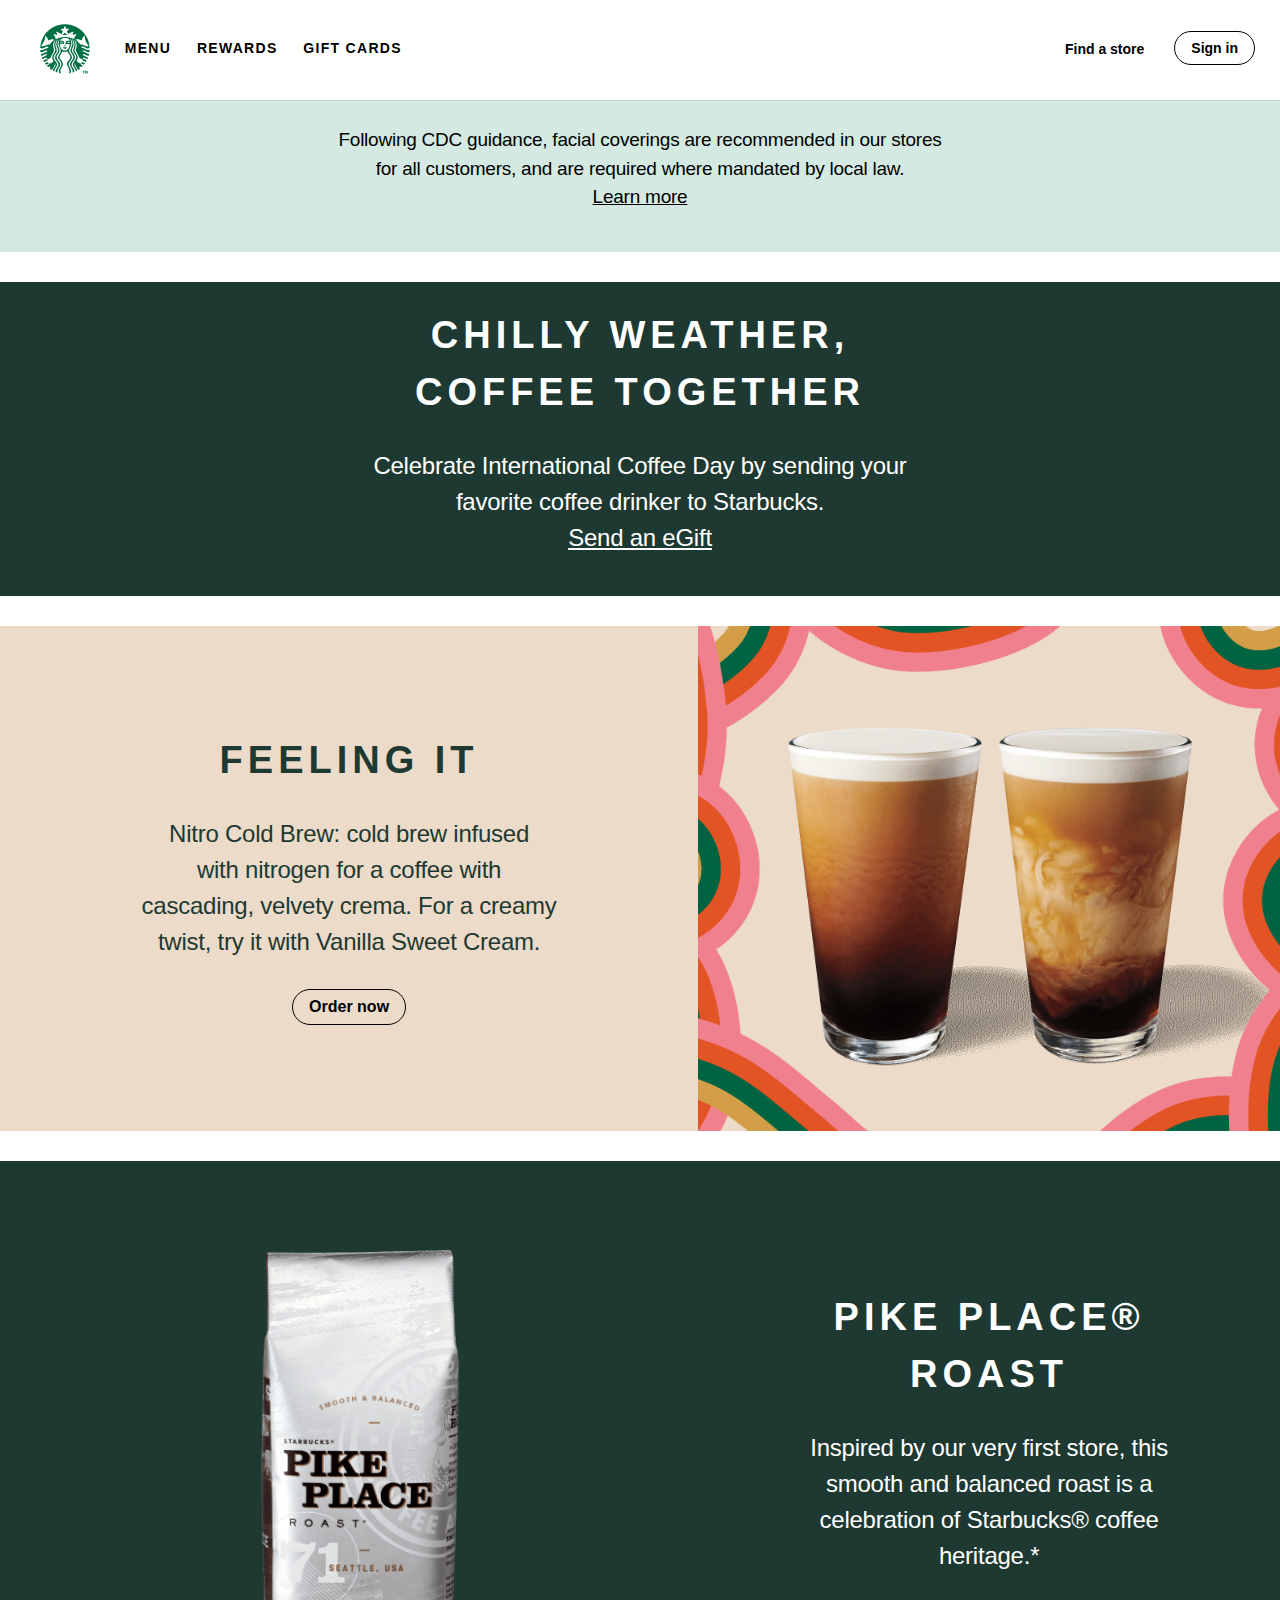
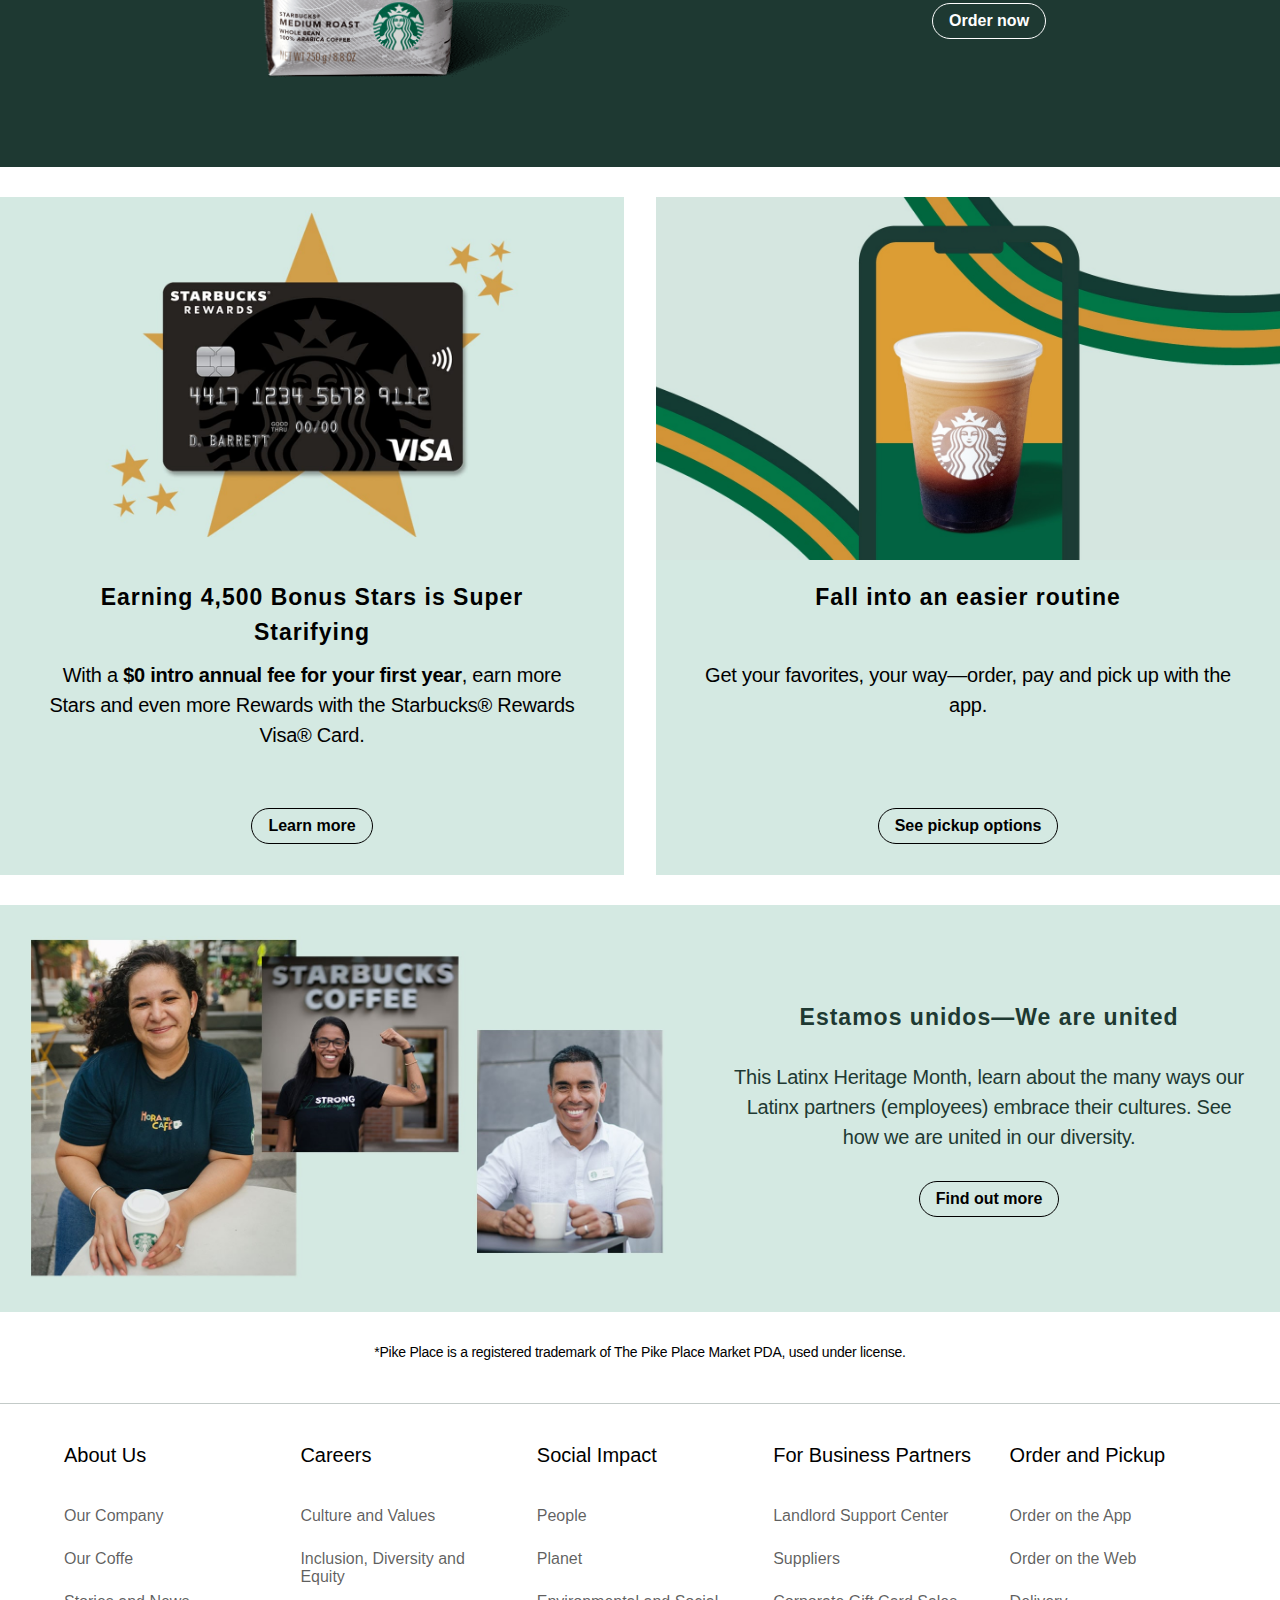
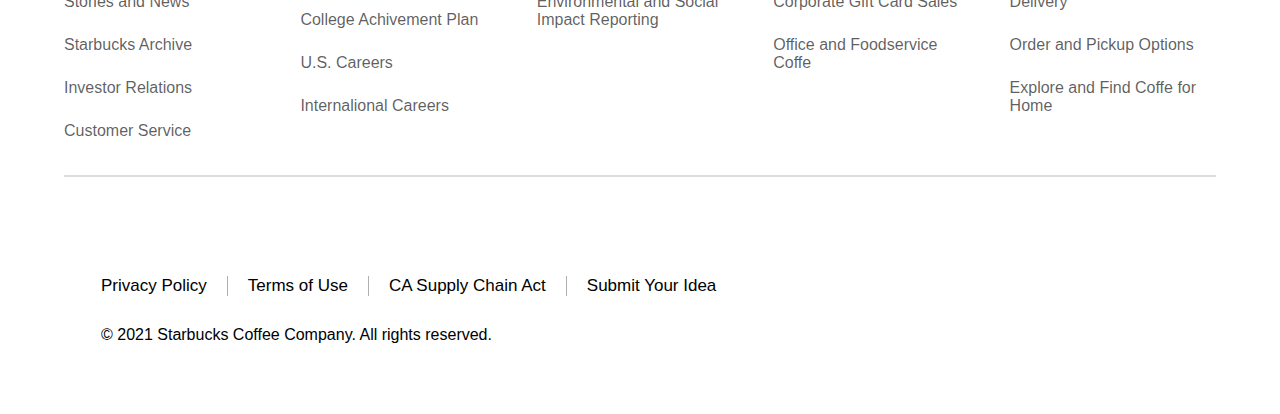
==== commit c7fb7d85: "Added responsiveness to index.htm and minor tweaks" ====
--- a/index.html
+++ b/index.html
@@ -11,28 +11,28 @@
 </head>
 <body>
     <header>
-        
-        <div class="bim">
-        <div class="bam">
-        <a href="index.html"><img class="logo" src="img/logo.svg" alt="Starbucks"></a>
-        </div>
-        <div class="bum">
-        
-            <nav>
-                <ul class="nav_links">
-                    <li class="nav_link none_selected"><a href="menu.html">MENU</a></li>
-                    <li class="nav_link"><a href="rewards.html">REWARDS</a></li>
-                    <li class="nav_link"><a href="gift.cards.html">GIFT CARDS</a></li>
-                </ul>
-            </nav>
-        
-
-        <div class="geo">
-        <a href="#"><i class="fa fa-map-marker" aria-hidden="false"></i>Find a store</a>
-        </div>
-
-        <a href="#"><button class="cta transparent">Sign in</button></a>
-        </div>
+
+        <div class="bim nav_stick">
+            <div class="bam">
+                <a href="index.html"><img class="logo" src="img/logo.svg" alt="Starbucks"></a>
+            </div>
+            <div class="kisz">
+
+                <nav>
+                    <ul class="nav_links">
+                        <li class="nav_link_2 lift"><a href="menu.html">MENU</a></li>
+                        <li class="nav_link_2"><a href="rewards.html">REWARDS</a></li>
+                        <li class="nav_link_2"><a href="gift.cards.html">GIFT CARDS</a></li>
+                    </ul>
+                </nav>
+
+
+                <div class="geo lift">
+                    <a href="#"><i class="fa fa-map-marker" aria-hidden="false"></i>Find a store</a>
+                </div>
+
+                <a class="lift" href="#"><button class="cta transparent">Sign in</button></a>
+            </div>
         </div>
 
     </header>
@@ -48,14 +48,15 @@
             <p>Celebrate International Coffee Day by sending your<br>favorite coffee drinker to Starbucks.<br><a href="#">Send an eGift</a></p>
         </div>
 
-        <div class="product_showcase">
+        <div class="product_showcase v1">
             <div class="content">
                 <h3>FEELING IT</h3>
                 <p>Nitro Cold Brew: cold brew infused<br>with nitrogen for a coffee with<br>cascading, velvety crema. For a creamy<br>twist, try it
                 with Vanilla Sweet Cream.</p>
                 <a href="#"><button class="cta transparent">Order now</button></a>
             </div>
-            <img src="img/double_cup.png" alt="">
+
+                <img src="img/double_cup.png" alt="">
         </div>
 
         <div class="product_showcase v2" >
@@ -68,7 +69,7 @@
         </div>
 
         <div class="products_grid">
-            <div class="visa">
+            <div class="item">
                 <img src="img/visa.jpg" alt="">
                 <div class="content">
                     <h3>Earning 4,500 Bonus Stars is Super Starifying</h3>
@@ -77,7 +78,7 @@
                     <a href="#"><button class="cta transparent">Learn more</button></a>
                 </div>
             </div>
-            <div class="app">
+            <div class="item">
                 <img src="img/app.jpg" alt="">
                 <div class="content">
                     <h3>Fall into an easier routine</h3>
@@ -104,48 +105,89 @@
 
     <footer>
         <div class="details">
-            <ul>
-                <p>About Us</p>
-                <li><a href="#">Our Company</a></li>
-                <li><a href="#">Our Coffe</a></li>
-                <li><a href="#">Stories and News</a></li>
-                <li><a href="#">Starbucks Archive</a></li>
-                <li><a href="#">Investor Relations</a></li>
-                <li><a href="#">Customer Service</a></li>
-            </ul>
-
-            <ul>
-                <p>Careers</p>
-                <li><a href="#">Culture and Values</a></li>
-                <li><a href="#">Inclusion, Diversity and Equity</a></li>
-                <li><a href="#">College Achivement Plan</a></li>
-                <li><a href="#">U.S. Careers</a></li>
-                <li><a href="#">Internalional Careers</a></li>
-            </ul>
-
-            <ul>
-                <p>Social Impact</p>
-                <li><a href="#">People</a></li>
-                <li><a href="#">Planet</a></li>
-                <li><a href="#">Environmental and Social Impact Reporting</a></li>
-            </ul>
-
-            <ul>
-                <p>For Business Partners</p>
-                <li><a href="#">Landlord Support Center</a></li>
-                <li><a href="#">Suppliers</a></li>
-                <li><a href="#">Corporate Gift Card Sales</a></li>
-                <li><a href="#">Office and Foodservice Coffe</a></li>
-            </ul>
-
-            <ul>
-                <p>Order and Pickup</p>
-                <li><a href="#">Order on the App</a></li>
-                <li><a href="#">Order on the Web</a></li>
-                <li><a href="#">Delivery</a></li>
-                <li><a href="#">Order and Pickup Options</a></li>
-                <li><a href="#">Explore and Find Coffe for Home</a></li>
-            </ul>
+
+            <div class="footer_info">
+                <ul>
+                    <div class="heading">
+                        <p>About Us</p>
+                        <button class="reveal_footer"><i class="fas fa-chevron-down"></i></button>
+                    </div>
+                    
+                    <div class="list list_hidden">
+                        <li><a href="#">Our Company</a></li>
+                        <li><a href="#">Our Coffe</a></li>
+                        <li><a href="#">Stories and News</a></li>
+                        <li><a href="#">Starbucks Archive</a></li>
+                        <li><a href="#">Investor Relations</a></li>
+                        <li><a href="#">Customer Service</a></li>
+                    </div>
+                </ul>
+            </div>
+
+            <div class="footer_info">
+                <ul>
+                    <div class="heading">
+                        <p>Careers</p>
+                        <button class="reveal_footer"><i class="fas fa-chevron-down"></i></button>
+                    </div>  
+
+                    <div class="list list_hidden">
+                        <li><a href="#">Culture and Values</a></li>
+                        <li><a href="#">Inclusion, Diversity and Equity</a></li>
+                        <li><a href="#">College Achivement Plan</a></li>
+                        <li><a href="#">U.S. Careers</a></li>
+                        <li><a href="#">Internalional Careers</a></li>
+                    </div>
+                </ul>
+            </div>
+
+            <div class="footer_info">
+                <ul>
+                    <div class="heading">
+                        <p>Social Impact</p>
+                        <button class="reveal_footer"><i class="fas fa-chevron-down"></i></button>
+                    </div>
+
+                    <div class="list list_hidden">
+                        <li><a href="#">People</a></li>
+                        <li><a href="#">Planet</a></li>
+                        <li><a href="#">Environmental and Social Impact Reporting</a></li>
+                    </div>
+                </ul>
+            </div>
+
+            <div class="footer_info">
+                <ul>
+                    <div class="heading">
+                        <p>For Business Partners</p>
+                        <button class="reveal_footer"><i class="fas fa-chevron-down"></i></button>
+                    </div>
+
+                    <div class="list list_hidden">
+                        <li><a href="#">Landlord Support Center</a></li>
+                        <li><a href="#">Suppliers</a></li>
+                        <li><a href="#">Corporate Gift Card Sales</a></li>
+                        <li><a href="#">Office and Foodservice Coffe</a></li>
+                    </div>
+                </ul>
+            </div>
+
+            <div class="footer_info">
+                <ul>
+                    <div class="heading">
+                        <p>Order and Pickup</p>
+                        <button class="reveal_footer"><i class="fas fa-chevron-down"></i></button>
+                    </div>
+
+                    <div class="list list_hidden">
+                        <li><a href="#">Order on the App</a></li>
+                        <li><a href="#">Order on the Web</a></li>
+                        <li><a href="#">Delivery</a></li>
+                        <li><a href="#">Order and Pickup Options</a></li>
+                        <li><a href="#">Explore and Find Coffe for Home</a></li>
+                    </div>
+                </ul>
+            </div>
         </div>
 
         <div class="line"><span></span></div>
@@ -161,10 +203,10 @@
             </div>
 
             <div class="legal">
-                <p><a href="#">Privacy Policy</a></p>
-                <p><a href="#">Terms of Use</a></p>
-                <p><a href="#">CA Supply Chain Act</a></p>
-                <p><a class="no_border" href="#">Submit Your Idea</a></p>
+                <a href="#">Privacy Policy</a>
+                <a href="#">Terms of Use</a>
+                <a href="#">CA Supply Chain Act</a>
+                <a class="no_border" href="#">Submit Your Idea</a>
             </div>
 
             <div class="copyright">
--- a/style.css
+++ b/style.css
@@ -44,10 +44,6 @@
   max-width: 1370px;
   width: 100%;
   height: 100px;
-}
-
-header .bim .bum .none_selected {
-  border-bottom: 5.5px solid #00824800;
 }
 
 header .bim .bum li, header .bim .bum a, header .bim .bum button {
@@ -170,6 +166,10 @@
   margin: 0px;
   padding: 0px;
   border-bottom: 5px solid #008248;
+}
+
+.nav_stick .kisz .lift {
+  border-bottom: 5px solid #00824800;
 }
 
 .nav_stick .kisz li, .nav_stick .kisz a, .nav_stick .kisz button {
@@ -274,6 +274,7 @@
   background-color: #d4e9e2;
   font-size: 19px;
   max-width: 1450px;
+  margin-top: 100px;
   margin-bottom: 30px;
   padding: 25px 0px 30px 0px;
 }
@@ -349,11 +350,7 @@
   width: 100%;
 }
 
-.products_grid .visa {
-  background-color: #d4e9e2;
-}
-
-.products_grid .app {
+.products_grid .item {
   background-color: #d4e9e2;
 }
 
@@ -394,7 +391,7 @@
 }
 
 .v3 .content {
-  padding: 0px 50px 0px 50px;
+  padding: 20px 30px;
 }
 
 .v3 .content h3 {
@@ -602,8 +599,11 @@
   width: 100%;
   z-index: 1;
   margin-left: 220px;
-  padding-bottom: 40px;
-  padding-top: 20px;
+  padding-top: 10px;
+}
+
+.main_gift .gift_cards.first {
+  padding-bottom: 30px;
 }
 
 .main_gift .gift_cards .cards_category {
@@ -740,6 +740,82 @@
   color: #af851186;
 }
 
+.main_gift .gift_bulk {
+  display: -webkit-inline-box;
+  display: -ms-inline-flexbox;
+  display: inline-flex;
+  -webkit-box-align: center;
+      -ms-flex-align: center;
+          align-items: center;
+  -webkit-box-pack: start;
+      -ms-flex-pack: start;
+          justify-content: flex-start;
+  background-color: #f9f9f9;
+  height: 375px;
+  padding-left: 120px;
+}
+
+.main_gift .gift_bulk img {
+  width: 375px;
+  margin-right: 45px;
+}
+
+.main_gift .gift_bulk .desc {
+  text-align: left;
+  width: 270px;
+}
+
+.main_gift .gift_bulk .desc h3 {
+  font-size: 23px;
+  letter-spacing: .6px;
+  font-weight: 500;
+  padding-bottom: 20px;
+  margin: 0;
+}
+
+.main_gift .gift_bulk .desc p {
+  font-size: 16px;
+  opacity: .7;
+  letter-spacing: .4px;
+}
+
+.main_gift .gift_bulk .desc button {
+  margin: 9px;
+}
+
+.main_gift .gift_support {
+  display: -webkit-box;
+  display: -ms-flexbox;
+  display: flex;
+  -webkit-box-align: center;
+      -ms-flex-align: center;
+          align-items: center;
+  background-color: #edebe9;
+  text-align: left;
+  height: 224px;
+  padding-left: 120px;
+  margin-bottom: 40px;
+}
+
+.main_gift .gift_support h3 {
+  font-size: 15px;
+  letter-spacing: .6px;
+  font-weight: 700;
+  margin-bottom: 15px;
+}
+
+.main_gift .gift_support p {
+  font-size: 16px;
+  opacity: .7;
+  letter-spacing: .4px;
+  max-width: 400px;
+  margin-bottom: 5px;
+}
+
+.main_gift .gift_support button {
+  margin: 9px;
+}
+
 /* FOOTER */
 footer {
   padding: 40px 5%;
@@ -792,18 +868,22 @@
 
 footer .second_layer .social_media {
   font-size: 30px;
-  padding-bottom: 30px;
+  margin-bottom: 30px;
 }
 
 footer .second_layer .social_media a {
+  width: 30px;
+  height: 30px;
   color: #000000;
-  margin-right: 00px;
   -webkit-transition: all 0.3s ease 0s;
   transition: all 0.3s ease 0s;
   border: hidden 1px;
   margin: 10px;
   padding: 0px;
   border-radius: 50%;
+  -webkit-box-align: center;
+      -ms-flex-align: center;
+          align-items: center;
 }
 
 footer .second_layer .social_media a:hover {
@@ -935,4 +1015,122 @@
     opacity: 0;
   }
 }
+
+@media screen and (max-width: 600px) {
+  .products_grid {
+    display: -webkit-box;
+    display: -ms-flexbox;
+    display: flex;
+    -webkit-box-orient: vertical;
+    -webkit-box-direction: normal;
+        -ms-flex-direction: column;
+            flex-direction: column;
+  }
+  .products_grid .content {
+    display: -webkit-box;
+    display: -ms-flexbox;
+    display: flex;
+    -webkit-box-orient: vertical;
+    -webkit-box-direction: normal;
+        -ms-flex-direction: column;
+            flex-direction: column;
+  }
+  .products_grid .content a {
+    margin-bottom: 25px;
+  }
+}
+
+@media screen and (max-width: 820px) {
+  .product_showcase {
+    display: -webkit-box;
+    display: -ms-flexbox;
+    display: flex;
+    -webkit-box-orient: vertical;
+    -webkit-box-direction: normal;
+        -ms-flex-direction: column;
+            flex-direction: column;
+  }
+  .product_showcase.v1 {
+    -webkit-box-orient: vertical;
+    -webkit-box-direction: reverse;
+        -ms-flex-direction: column-reverse;
+            flex-direction: column-reverse;
+  }
+  .product_showcase img {
+    width: 100%;
+    margin-bottom: 20px;
+  }
+  .product_showcase a {
+    margin-bottom: 25px;
+  }
+  .products_grid .content {
+    -ms-grid-rows: 130px 195px 80px;
+        grid-template-rows: 130px 195px 80px;
+  }
+  footer .details {
+    display: -webkit-box;
+    display: -ms-flexbox;
+    display: flex;
+    -webkit-box-orient: vertical;
+    -webkit-box-direction: normal;
+        -ms-flex-direction: column;
+            flex-direction: column;
+    margin-left: 40px;
+  }
+  footer .details .heading {
+    display: -webkit-box;
+    display: -ms-flexbox;
+    display: flex;
+    -webkit-box-pack: justify;
+        -ms-flex-pack: justify;
+            justify-content: space-between;
+    text-align: center;
+    cursor: pointer;
+    z-index: 1200;
+    background-color: #fff;
+  }
+  footer .details .heading p {
+    padding: 0px;
+    margin-bottom: 30px;
+  }
+  footer .details .heading button {
+    border: none;
+    background: none;
+    height: 40px;
+    width: 40px;
+    cursor: pointer;
+    -webkit-transition: all 0.3s ease 0s;
+    transition: all 0.3s ease 0s;
+    border-radius: 50%;
+  }
+  footer .details .heading button:hover {
+    background-color: #00000017;
+  }
+  footer .details .heading button i {
+    font-size: 18px;
+  }
+  footer .details .heading button.rotate {
+    -webkit-transform: rotate(180deg);
+            transform: rotate(180deg);
+  }
+  footer .details .list_hidden {
+    display: none;
+  }
+  footer .second_layer .legal {
+    -webkit-box-orient: vertical;
+    -webkit-box-direction: normal;
+        -ms-flex-direction: column;
+            flex-direction: column;
+  }
+  footer .second_layer .legal a {
+    border: none;
+    margin-bottom: 20px;
+  }
+}
+
+@media screen and (min-width: 820px) {
+  .footer_info .heading button {
+    display: none;
+  }
+}
 /*# sourceMappingURL=style.css.map */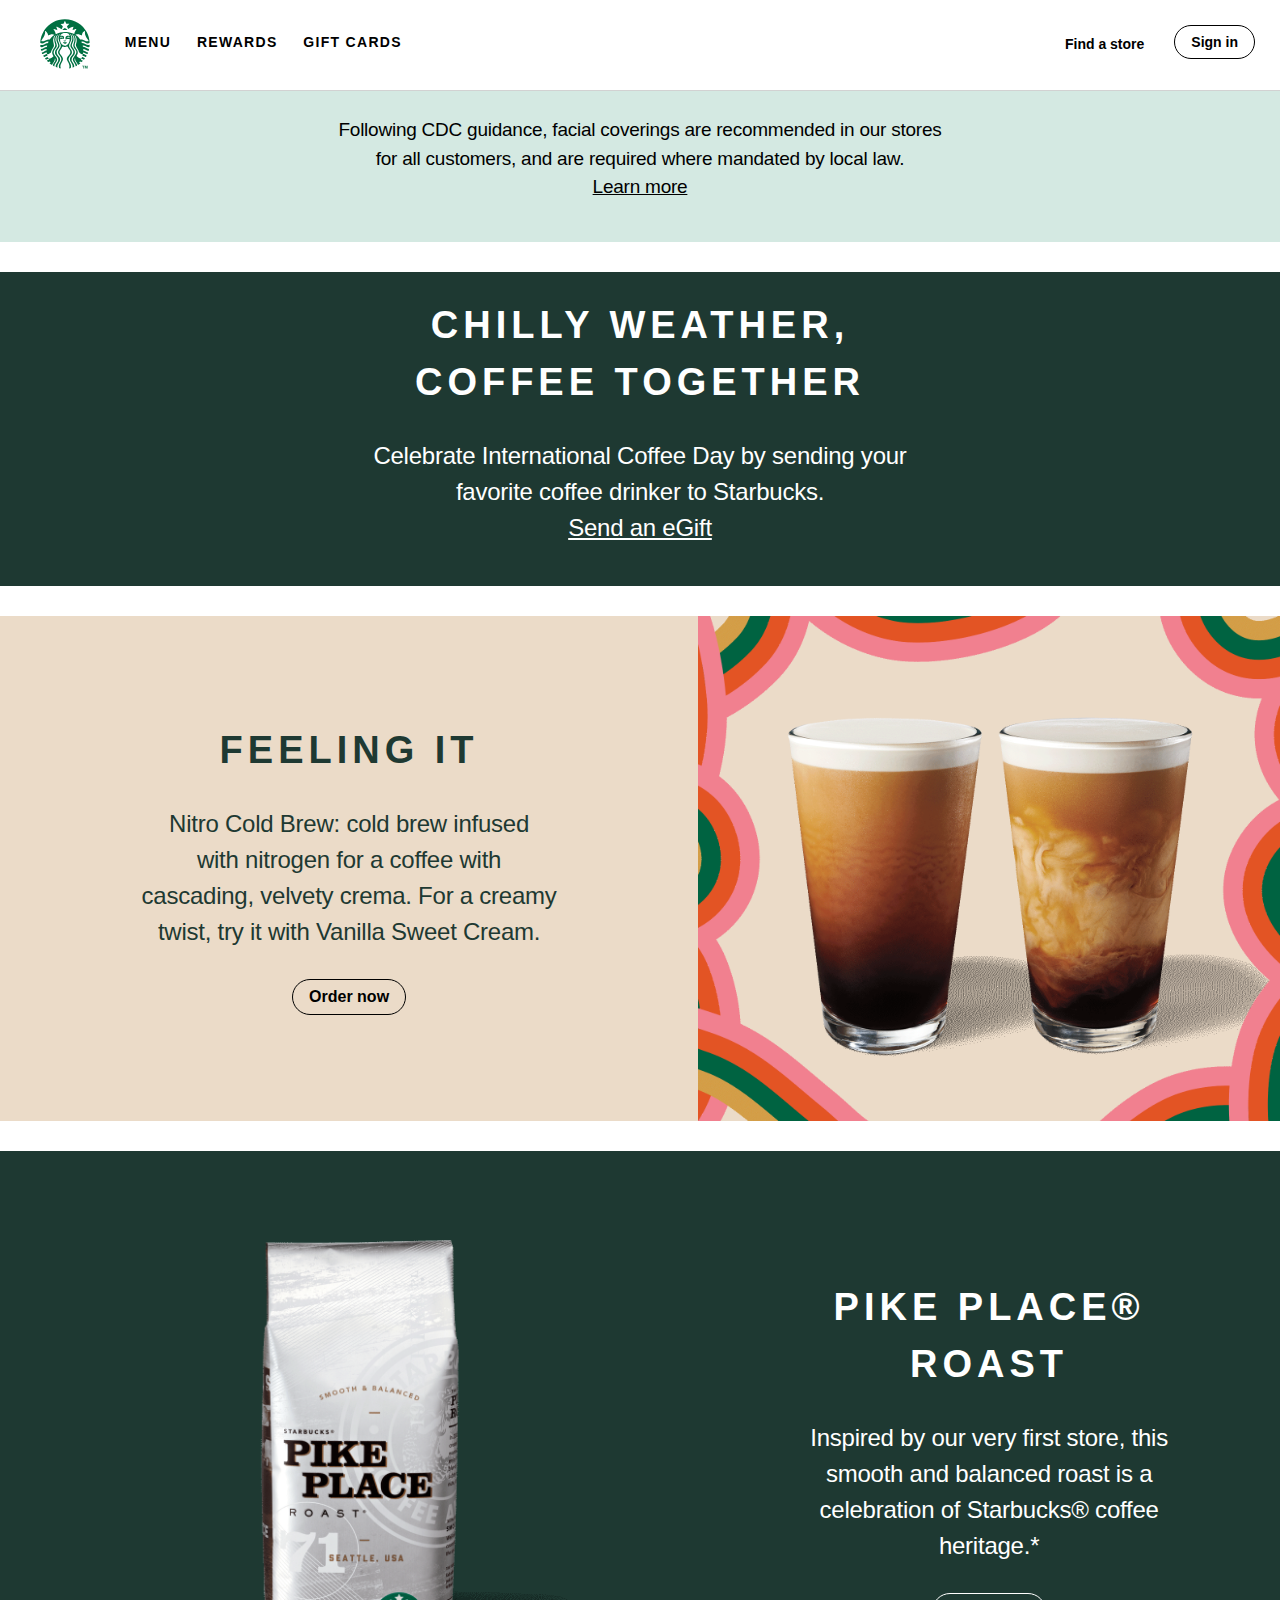
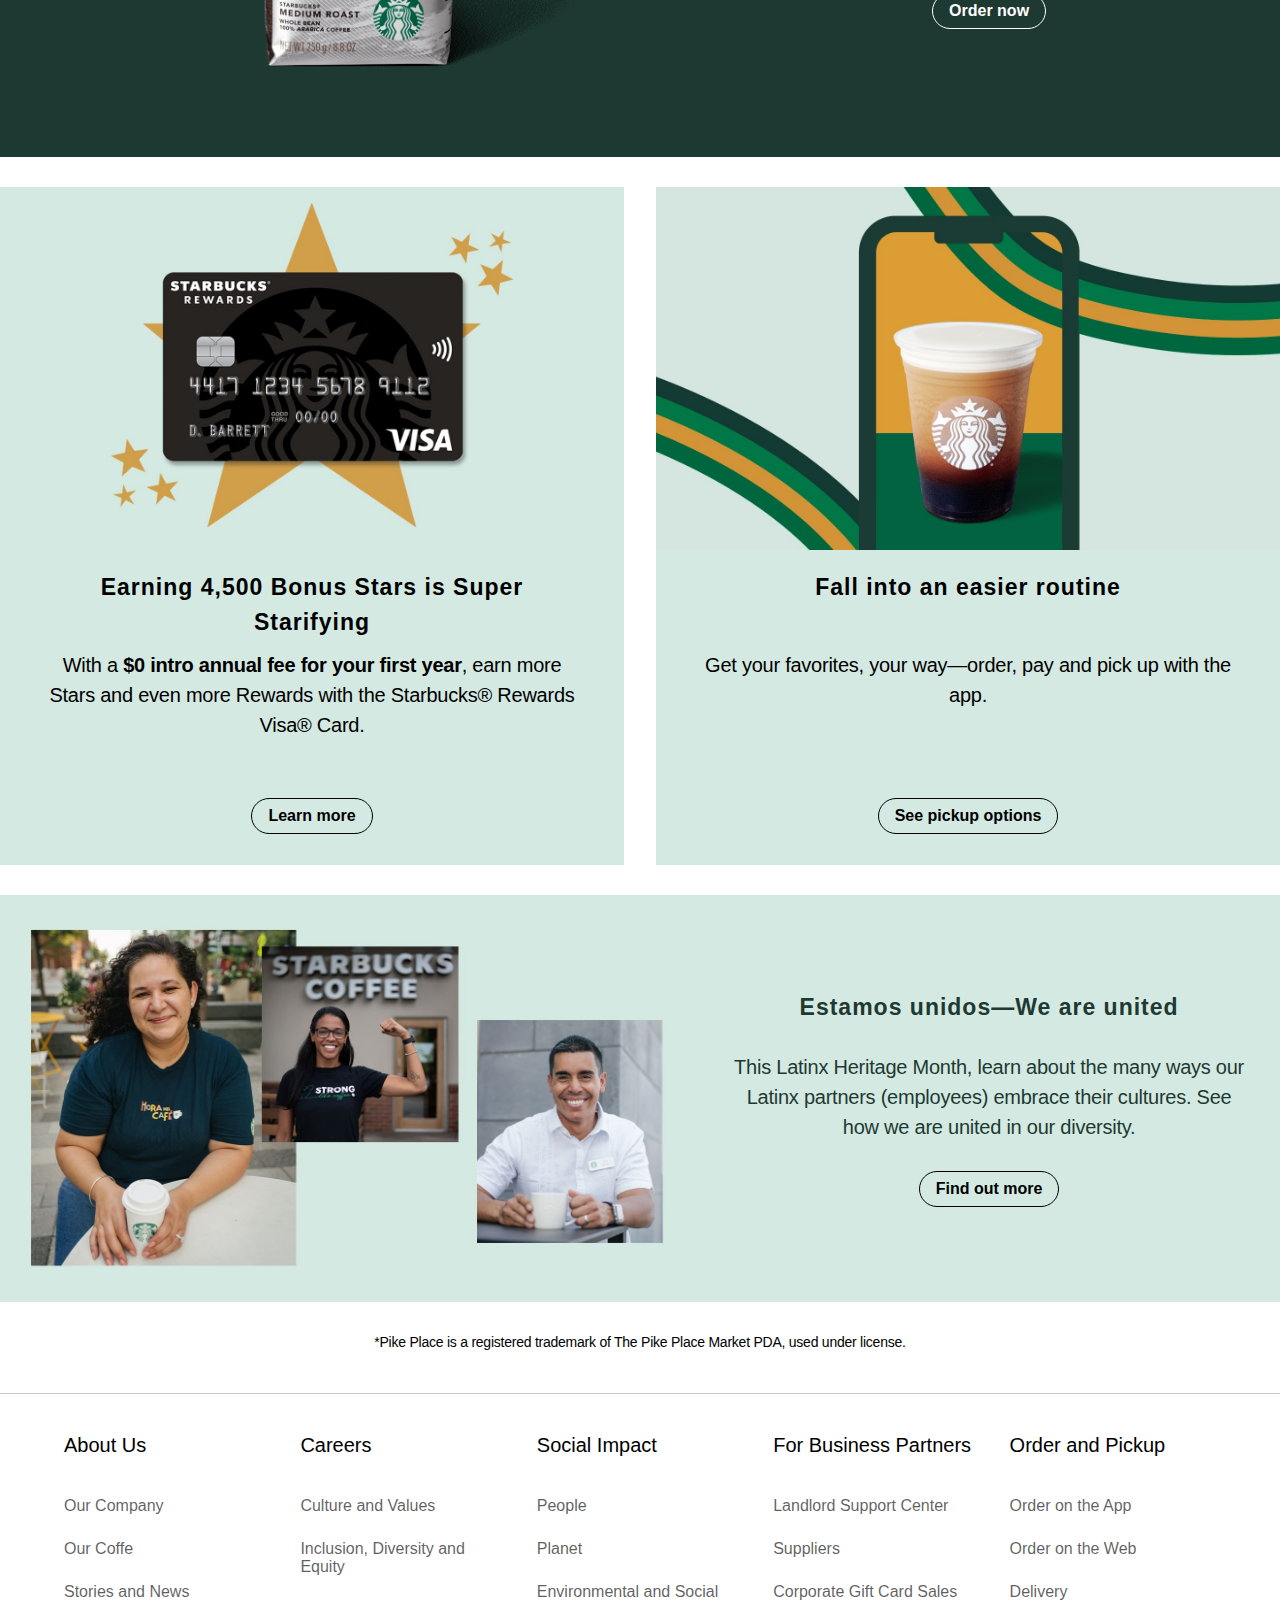
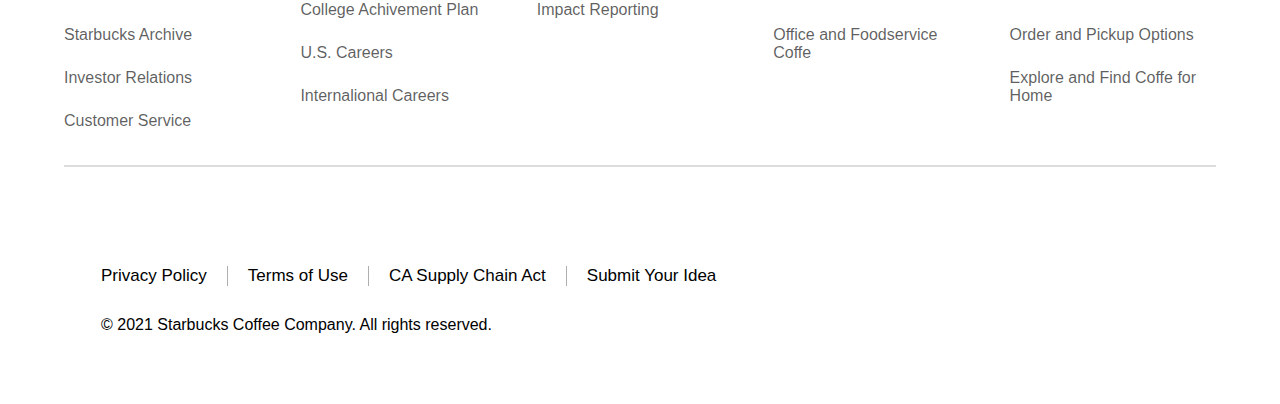
==== commit 3459e798: "state before adding menu sublist in hamburger menu" ====
--- a/index.html
+++ b/index.html
@@ -12,7 +12,7 @@
 <body>
     <header>
 
-        <div class="bim nav_stick">
+        <div class="nav_stick">
             <div class="bam">
                 <a href="index.html"><img class="logo" src="img/logo.svg" alt="Starbucks"></a>
             </div>
@@ -33,6 +33,38 @@
 
                 <a class="lift" href="#"><button class="cta transparent">Sign in</button></a>
             </div>
+
+            <!--Nav used in hamburger menu-->
+
+            <div class="hamburger_menu">
+                <button class="hamburger">
+                    <span class="hamburger__box">
+                        <span class="hamburger__inner"></span>
+                    </span>
+                </button>
+
+                <div class="navigation">
+                    <ul class="navigation__list">
+                        <div class="links_hamburger">
+                            <button class="navigation__item menu_toggle">Menu<i class="fas fa-chevron-right"></i></button>
+                            <a class="navigation__item" href="">Rewards</a>
+                            <a class="navigation__item" href="">Gift Cards</a>
+
+                        </div>
+                        
+                        <div class="line"></div>
+                        
+                        <div class="btns_hamburger">
+                            <a class="sign" href="#"><button class="cta transparent">Sign in</button></a>
+
+                            <div class="geo">
+                                <a href="#"><i class="fa fa-map-marker" aria-hidden="true"></i>Find a store</a>
+                            </div>
+                        </div>
+                    </ul>
+                </div>
+            </div>
+
         </div>
 
     </header>
--- a/style.css
+++ b/style.css
@@ -12,7 +12,7 @@
   border-bottom: solid 1.6px #1e39322d;
 }
 
-header .bim {
+header .nav_stick {
   display: -webkit-box;
   display: -ms-flexbox;
   display: flex;
@@ -23,15 +23,23 @@
       -ms-flex-pack: center;
           justify-content: center;
   padding: 0px 15px;
-}
-
-header .bim .bam a .logo {
+  position: fixed;
+  top: 0;
+  background-color: #fff;
+  border-bottom: 1.6px solid #0000002d;
+  width: 100%;
+  height: 10.1vh;
+  max-width: none;
+  z-index: 100;
+}
+
+header .nav_stick .bam a .logo {
   max-height: 50px;
   margin: 22px 25px 20px 25px;
   padding-right: 10px;
 }
 
-header .bim .bum {
+header .nav_stick .kisz {
   display: -webkit-box;
   display: -ms-flexbox;
   display: flex;
@@ -41,57 +49,75 @@
   -webkit-box-align: center;
       -ms-flex-align: center;
           align-items: center;
-  max-width: 1370px;
   width: 100%;
   height: 100px;
 }
 
-header .bim .bum li, header .bim .bum a, header .bim .bum button {
+header .nav_stick .kisz .nav_selected {
+  margin: 0px;
+  padding: 0px;
+  border-bottom: 5px solid #008248;
+}
+
+header .nav_stick .kisz .lift {
+  border-bottom: 5px solid #00824800;
+}
+
+header .nav_stick .kisz li, header .nav_stick .kisz a, header .nav_stick .kisz button {
   font-weight: 750;
   font-size: 14px;
   text-decoration: none;
   color: #000000;
 }
 
-header .bim nav {
+header .nav_stick .kisz li:hover, header .nav_stick .kisz a:hover, header .nav_stick .kisz button:hover {
+  color: #008248;
+}
+
+header .nav_stick .kisz .nav_links .nav_link_2 {
+  margin-right: 20px;
+  padding: 40px 0px;
+}
+
+header .nav_stick nav {
   margin-right: auto;
   padding-left: 0px;
 }
 
-header .bim nav .nav_links {
+header .nav_stick nav .nav_links {
   list-style: none;
   letter-spacing: 1.3px;
   margin-left: 0px;
 }
 
-header .bim nav .nav_links li {
+header .nav_stick nav .nav_links li {
   display: inline-block;
   margin-right: 20px;
 }
 
-header .bim nav .nav_links a {
+header .nav_stick nav .nav_links a {
   -webkit-transition: all 0.3s ease 0s;
   transition: all 0.3s ease 0s;
 }
 
-header .bim nav .nav_links a:hover {
+header .nav_stick nav .nav_links a:hover {
   color: #008248;
 }
 
-header .bim .geo i {
+header .nav_stick .geo i {
   font-size: 20px;
   margin-right: 12px;
   -webkit-transform: translateY(2px);
           transform: translateY(2px);
 }
 
-header .bim .geo a {
+header .nav_stick .geo a {
   margin-right: 20px;
   -webkit-transition: all 0.3s ease 0s;
   transition: all 0.3s ease 0s;
 }
 
-header .bim .geo a:hover {
+header .nav_stick .geo a:hover {
   color: #008248;
 }
 
@@ -136,56 +162,6 @@
 
 .cta.transparent_contrast:hover {
   background-color: #bdbdbd1a;
-}
-
-.nav_stick {
-  position: fixed;
-  top: 0;
-  background-color: #fff;
-  border-bottom: 1.6px solid #0000002d;
-  width: 100%;
-  max-width: none;
-  z-index: 100;
-}
-
-.nav_stick .kisz {
-  display: -webkit-box;
-  display: -ms-flexbox;
-  display: flex;
-  -webkit-box-pack: center;
-      -ms-flex-pack: center;
-          justify-content: center;
-  -webkit-box-align: center;
-      -ms-flex-align: center;
-          align-items: center;
-  width: 100%;
-  height: 100px;
-}
-
-.nav_stick .kisz .nav_selected {
-  margin: 0px;
-  padding: 0px;
-  border-bottom: 5px solid #008248;
-}
-
-.nav_stick .kisz .lift {
-  border-bottom: 5px solid #00824800;
-}
-
-.nav_stick .kisz li, .nav_stick .kisz a, .nav_stick .kisz button {
-  font-weight: 750;
-  font-size: 14px;
-  text-decoration: none;
-  color: #000000;
-}
-
-.nav_stick .kisz li:hover, .nav_stick .kisz a:hover, .nav_stick .kisz button:hover {
-  color: #008248;
-}
-
-.nav_stick .kisz .nav_links .nav_link_2 {
-  margin-right: 20px;
-  padding: 40px 0px;
 }
 
 .sub_nav_stripe {
@@ -274,7 +250,7 @@
   background-color: #d4e9e2;
   font-size: 19px;
   max-width: 1450px;
-  margin-top: 100px;
+  margin-top: 10vh;
   margin-bottom: 30px;
   padding: 25px 0px 30px 0px;
 }
@@ -1040,7 +1016,7 @@
   }
 }
 
-@media screen and (max-width: 820px) {
+@media screen and (max-width: 810px) {
   .product_showcase {
     display: -webkit-box;
     display: -ms-flexbox;
@@ -1066,6 +1042,173 @@
   .products_grid .content {
     -ms-grid-rows: 130px 195px 80px;
         grid-template-rows: 130px 195px 80px;
+  }
+  header .nav_stick {
+    -webkit-box-pack: justify;
+        -ms-flex-pack: justify;
+            justify-content: space-between;
+  }
+  header .nav_stick .kisz {
+    display: none;
+  }
+  header .nav_stick .hamburger_menu .hamburger {
+    padding: 10px;
+    display: -webkit-inline-box;
+    display: -ms-inline-flexbox;
+    display: inline-flex;
+    cursor: pointer;
+    background-color: transparent;
+    border: none;
+    margin: none;
+    border-radius: 50%;
+    -webkit-transition: background-color 0.3s ease;
+    transition: background-color 0.3s ease;
+  }
+  header .nav_stick .hamburger_menu .hamburger:hover {
+    background-color: #00000017;
+  }
+  header .nav_stick .hamburger_menu .navigation {
+    -webkit-transition: -webkit-transform .3s .1s ease-in-out;
+    transition: -webkit-transform .3s .1s ease-in-out;
+    transition: transform .3s .1s ease-in-out;
+    transition: transform .3s .1s ease-in-out, -webkit-transform .3s .1s ease-in-out;
+  }
+  header .nav_stick .hamburger_menu .hamburger__box {
+    width: 24px;
+    height: 24px;
+    display: inline-block;
+    position: relative;
+  }
+  header .nav_stick .hamburger_menu .hamburger__inner {
+    width: 20px;
+    height: 2px;
+    background-color: rgba(0, 0, 0, 0.58);
+    position: absolute;
+    left: 2px;
+    top: 50%;
+    -webkit-transform: translateY(-50%);
+            transform: translateY(-50%);
+    -webkit-transition: background-color .1s .2s ease-in-out;
+    transition: background-color .1s .2s ease-in-out;
+  }
+  header .nav_stick .hamburger_menu .hamburger__inner::before,
+  header .nav_stick .hamburger_menu .hamburger__inner::after {
+    width: 20px;
+    height: 2px;
+    background-color: rgba(0, 0, 0, 0.58);
+    position: absolute;
+    content: '';
+    left: 0;
+    -webkit-transition: -webkit-transform .2s .2s ease-in-out;
+    transition: -webkit-transform .2s .2s ease-in-out;
+    transition: transform .2s .2s ease-in-out;
+    transition: transform .2s .2s ease-in-out, -webkit-transform .2s .2s ease-in-out;
+  }
+  header .nav_stick .hamburger_menu .hamburger__inner::before {
+    top: -6px;
+  }
+  header .nav_stick .hamburger_menu .hamburger__inner::after {
+    top: 6px;
+  }
+  header .nav_stick .hamburger_menu .hamburger--active .hamburger__inner {
+    background-color: transparent;
+  }
+  header .nav_stick .hamburger_menu .hamburger--active .hamburger__inner:before {
+    -webkit-transform: translateY(6px) rotate(45deg);
+            transform: translateY(6px) rotate(45deg);
+  }
+  header .nav_stick .hamburger_menu .hamburger--active .hamburger__inner:after {
+    -webkit-transform: translateY(-6px) rotate(-45deg);
+            transform: translateY(-6px) rotate(-45deg);
+  }
+  header .nav_stick .hamburger_menu .navigation {
+    height: 100vh;
+    width: 75vw;
+    background-color: #FFFFFF;
+    position: absolute;
+    top: 10.1vh;
+    right: 0;
+    -webkit-transform: translateX(75vw);
+            transform: translateX(75vw);
+  }
+  header .nav_stick .hamburger_menu .navigation.navigation--active {
+    -webkit-transform: translateX(0px);
+            transform: translateX(0px);
+  }
+  header .nav_stick .hamburger_menu .navigation .navigation__list {
+    padding-top: 32px;
+    list-style: none;
+  }
+  header .nav_stick .hamburger_menu .navigation .navigation__list .links_hamburger {
+    padding-bottom: 20px;
+    font-size: 20px;
+    display: -webkit-box;
+    display: -ms-flexbox;
+    display: flex;
+    -webkit-box-orient: vertical;
+    -webkit-box-direction: normal;
+        -ms-flex-direction: column;
+            flex-direction: column;
+  }
+  header .nav_stick .hamburger_menu .navigation .navigation__list .links_hamburger .navigation__item {
+    color: #000000;
+    padding: 16px 32px;
+    text-align: left;
+    font-size: 20px;
+    width: 100%;
+  }
+  header .nav_stick .hamburger_menu .navigation .navigation__list .links_hamburger a {
+    text-decoration: none;
+    color: rgba(0, 0, 0, 0.58);
+  }
+  header .nav_stick .hamburger_menu .navigation .navigation__list .links_hamburger button {
+    display: -webkit-inline-box;
+    display: -ms-inline-flexbox;
+    display: inline-flex;
+    -webkit-box-pack: justify;
+        -ms-flex-pack: justify;
+            justify-content: space-between;
+    border: none;
+    background: #FFFFFF;
+    cursor: pointer;
+  }
+  header .nav_stick .hamburger_menu .navigation .navigation__list .links_hamburger button i {
+    font-size: 16px;
+  }
+  header .nav_stick .hamburger_menu .navigation .navigation__list .line {
+    margin-left: 6%;
+    margin-right: 6%;
+    margin-bottom: 32px;
+    border-bottom: solid 2.3px #000000;
+    width: 90%;
+    opacity: .08;
+  }
+  header .nav_stick .hamburger_menu .navigation .navigation__list .btns_hamburger {
+    display: -webkit-box;
+    display: -ms-flexbox;
+    display: flex;
+    -webkit-box-orient: vertical;
+    -webkit-box-direction: normal;
+        -ms-flex-direction: column;
+            flex-direction: column;
+    margin: 0 20px;
+  }
+  header .nav_stick .hamburger_menu .navigation .navigation__list .btns_hamburger .sign {
+    margin-bottom: 20px;
+  }
+  header .nav_stick .hamburger_menu .navigation .navigation__list .btns_hamburger .sign button {
+    font-size: 14px;
+    padding: 7px 16px;
+  }
+  header .nav_stick .hamburger_menu .navigation .navigation__list .btns_hamburger .geo a {
+    color: #000000;
+    text-decoration: none;
+    margin-left: 15px;
+    -webkit-transition: all 0.3s ease 0s;
+    transition: all 0.3s ease 0s;
+  }
+  header .nav_stick .hamburger_menu .navigation .navigation__list .btns_hamburger .geo a:hover {
+    color: #008248;
   }
   footer .details {
     display: -webkit-box;
@@ -1128,7 +1271,10 @@
   }
 }
 
-@media screen and (min-width: 820px) {
+@media screen and (min-width: 811px) {
+  header .hamburger_menu {
+    display: none;
+  }
   .footer_info .heading button {
     display: none;
   }
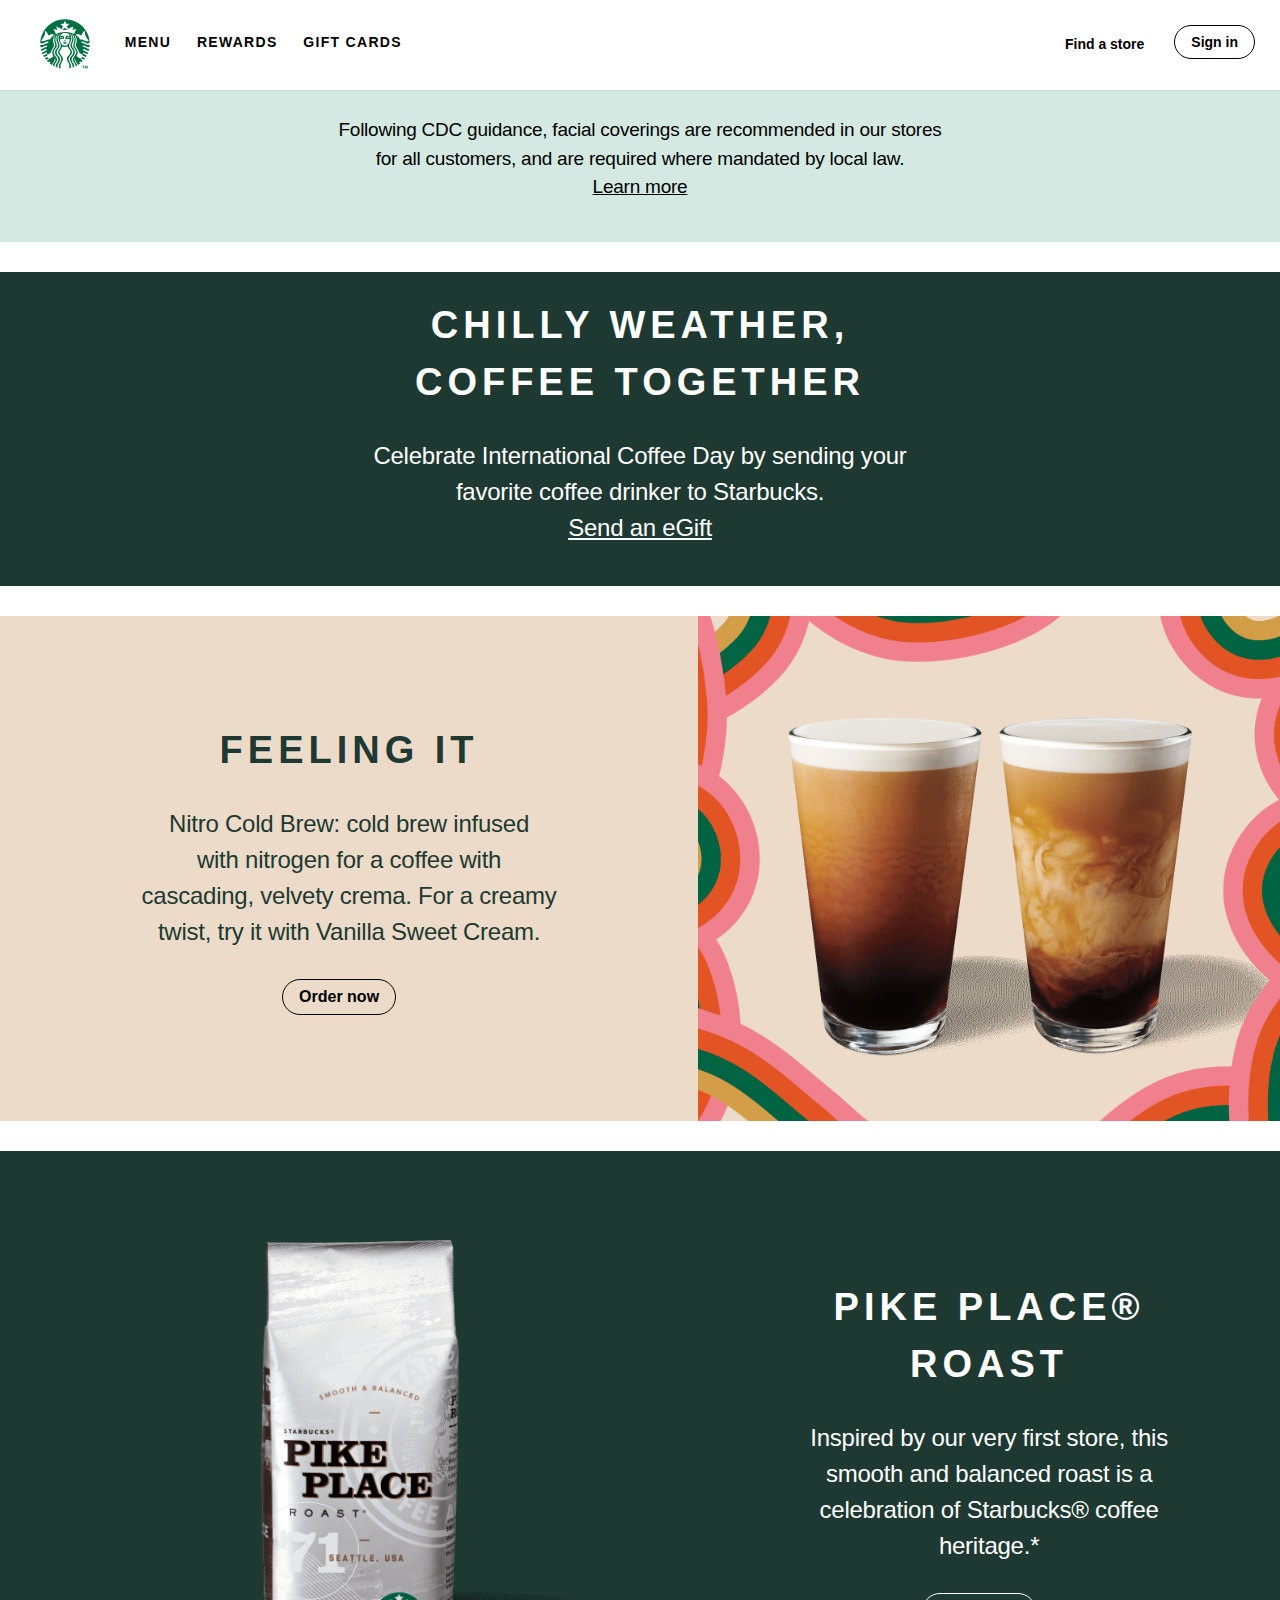
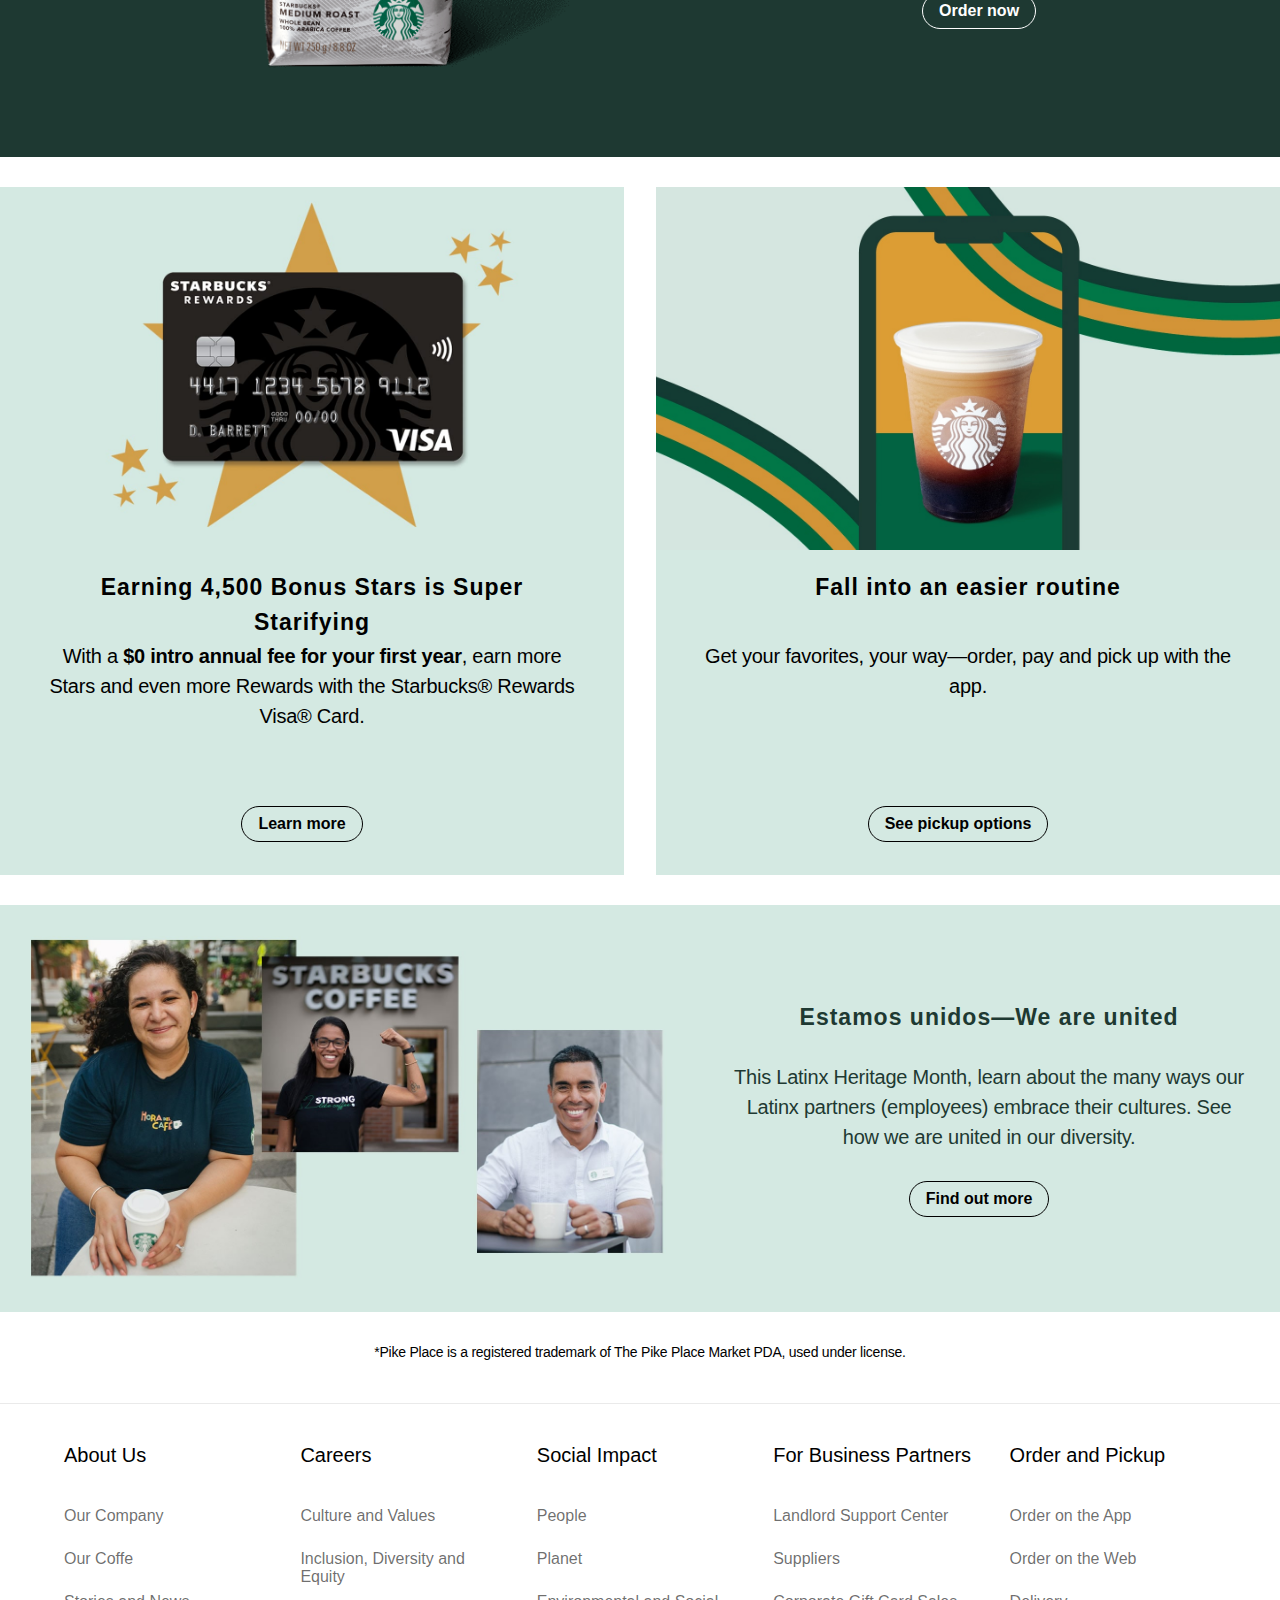
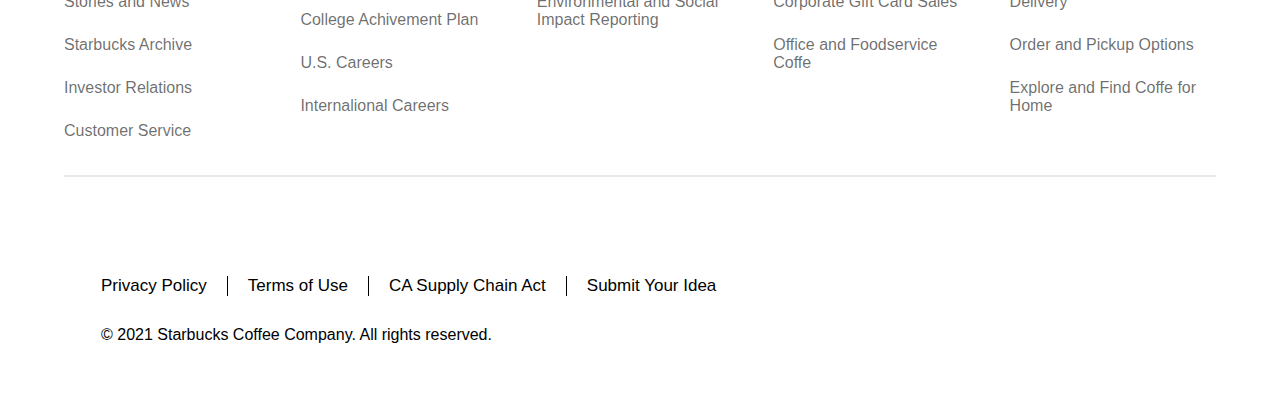
==== commit e1ae1134: "created rewards page" ====
--- a/index.html
+++ b/index.html
@@ -1,5 +1,6 @@
 <!DOCTYPE html>
 <html lang="en">
+
 <head>
     <meta charset="UTF-8">
     <meta http-equiv="X-UA-Compatible" content="IE=edge">
@@ -9,6 +10,7 @@
     <meta name="viewport" content="width=device-width, initial-scale=1.0">
     <title>Starbucks</title>
 </head>
+
 <body>
     <header>
 
@@ -46,10 +48,9 @@
                 <div class="navigation">
                     <ul class="navigation__list">
                         <div class="links_hamburger">
-                            <button class="navigation__item menu_toggle">Menu<i class="fas fa-chevron-right"></i></button>
-                            <a class="navigation__item" href="">Rewards</a>
-                            <a class="navigation__item" href="">Gift Cards</a>
-
+                            <button class="navigation__item menu_toggle clear">Menu<i class="fas fa-chevron-right"></i></button>
+                            <a class="navigation__item" href="rewards.html">Rewards</a>
+                            <a class="navigation__item" href="gift.cards.html">Gift Cards</a>
                         </div>
                         
                         <div class="line"></div>
@@ -63,6 +64,18 @@
                         </div>
                     </ul>
                 </div>
+
+                <div class="navigation second">
+                    <ul class="navigation__list">
+                        <div class="links_hamburger">
+                            <button class="navigation__item menu_toggle fade">Menu<i class="fas fa-chevron-left"></i></button>
+                            <a class="navigation__item" href="menu.html">All products</a>
+                            <a class="navigation__item" href="menu.featured.html">Featured</a>
+                            <a class="navigation__item" href="menu.previous_orders.html">Previous Orders</a>
+                            <a class="navigation__item" href="menu.favorite_products.html">Favorite Products</a> 
+                        </div>
+                    </ul>
+                </div>
             </div>
 
         </div>
@@ -70,6 +83,9 @@
     </header>
 
     <main>
+
+        <div class="overlay_here"></div>
+        
         <div class="covid">
             <p>Following CDC guidance, facial coverings are recommended in our stores<br>for all customers, and are required where
             mandated by local law.<br><a href="#">Learn more</a></p>
@@ -96,7 +112,9 @@
             <div class="content">
                 <h3>PIKE PLACE®<br>ROAST</h3>
                 <p>Inspired by our very first store, this<br>smooth and balanced roast is a<br>celebration of Starbucks® coffee<br>heritage.*</p>
-                <a href="#"><button class="cta transparent_contrast">Order now</button></a>
+                <div>
+                    <a href="#"><button class="cta transparent_contrast">Order now</button></a>
+                </div>
             </div>
         </div>
 
@@ -107,7 +125,9 @@
                     <h3>Earning 4,500 Bonus Stars is Super Starifying</h3>
                     <p>With a <b>$0 intro annual fee for your first year</b>, earn more Stars and even more Rewards with the Starbucks® Rewards Visa®
                     Card.</p>
-                    <a href="#"><button class="cta transparent">Learn more</button></a>
+                    <div>
+                        <a href="#"><button class="cta transparent">Learn more</button></a>
+                    </div>
                 </div>
             </div>
             <div class="item">
@@ -115,7 +135,9 @@
                 <div class="content">
                     <h3>Fall into an easier routine</h3>
                     <p>Get your favorites, your way—order, pay and pick up with the app.</p>
-                    <a href="#"><button class="cta transparent">See pickup options</button></a>
+                    <div>
+                        <a href="#"><button class="cta transparent">See pickup options</button></a>
+                    </div>
                 </div>
             </div>
         </div>
@@ -126,7 +148,9 @@
                 <h3>Estamos unidos—We are united</h3>
                 <p>This Latinx Heritage Month, learn about the many ways our Latinx partners (employees) embrace their cultures. See how we
                 are united in our diversity.</p>
-                <a href="#"><button class="cta transparent">Find out more</button></a>
+                <div>
+                    <a href="#"><button class="cta transparent">Find out more</button></a>
+                </div>
             </div>
         </div>
 
--- a/style.css
+++ b/style.css
@@ -1,3 +1,4 @@
+/* COLOR PALETE*/
 /* GLOBAL */
 * {
   margin: 0;
@@ -9,7 +10,7 @@
 
 /* NAV */
 header {
-  border-bottom: solid 1.6px #1e39322d;
+  border-bottom: solid 1.6px #0000002d;
 }
 
 header .nav_stick {
@@ -25,7 +26,7 @@
   padding: 0px 15px;
   position: fixed;
   top: 0;
-  background-color: #fff;
+  background-color: #FFFFFF;
   border-bottom: 1.6px solid #0000002d;
   width: 100%;
   height: 10.1vh;
@@ -60,7 +61,7 @@
 }
 
 header .nav_stick .kisz .lift {
-  border-bottom: 5px solid #00824800;
+  border-bottom: 5px solid transparent;
 }
 
 header .nav_stick .kisz li, header .nav_stick .kisz a, header .nav_stick .kisz button {
@@ -76,7 +77,7 @@
 
 header .nav_stick .kisz .nav_links .nav_link_2 {
   margin-right: 20px;
-  padding: 40px 0px;
+  padding: 4vh 0px;
 }
 
 header .nav_stick nav {
@@ -102,6 +103,10 @@
 
 header .nav_stick nav .nav_links a:hover {
   color: #008248;
+}
+
+header .nav_stick .geo {
+  margin-right: 20px;
 }
 
 header .nav_stick .geo i {
@@ -122,9 +127,9 @@
 }
 
 .cta {
-  margin-left: 20px;
+  margin-left: 0px;
   padding: 8px 16px;
-  background-color: rgba(255, 255, 255, 0);
+  background-color: transparent;
   border: solid 1.5px #000000;
   border-radius: 50px;
   cursor: pointer;
@@ -138,15 +143,15 @@
 
 .cta.black {
   background-color: #000000;
-  color: #fff;
+  color: #FFFFFF;
 }
 
 .cta.black:hover {
-  background-color: #252525c4;
+  background-color: rgba(0, 0, 0, 0.58);
 }
 
 .cta.transparent {
-  background-color: #00000000;
+  background-color: transparent;
   color: #000000;
 }
 
@@ -155,24 +160,34 @@
 }
 
 .cta.transparent_contrast {
-  background-color: #00000000;
-  color: #ffffff;
-  border-color: #fff;
+  background-color: transparent;
+  color: #FFFFFF;
+  border-color: #FFFFFF;
 }
 
 .cta.transparent_contrast:hover {
   background-color: #bdbdbd1a;
 }
 
+.cta.green {
+  background-color: #008248;
+  color: #FFFFFF;
+  border: none;
+}
+
+.cta.green:hover {
+  opacity: .9;
+}
+
 .sub_nav_stripe {
   position: fixed;
-  top: 102px;
+  top: 10vh;
   max-width: initial;
   margin: 0px;
   padding: 0px;
   font-size: 13px;
   background-color: whitesmoke;
-  border-bottom: 1px solid #00000023;
+  border-bottom: 1px solid #3131311a;
 }
 
 .sub_nav_stripe .sub_nav {
@@ -216,7 +231,7 @@
   -webkit-box-pack: center;
       -ms-flex-pack: center;
           justify-content: center;
-  border-bottom: solid 1.8px #1e393244;
+  border-bottom: solid 1.8px #3131311a;
 }
 
 main .main button {
@@ -257,7 +272,7 @@
 
 .chilly {
   background-color: #1e3932;
-  color: #fff;
+  color: #FFFFFF;
   max-width: 1450px;
   margin-bottom: 30px;
   padding: 25px 0px 30px 0px;
@@ -287,29 +302,25 @@
           flex-direction: column;
 }
 
+.product_showcase .content a {
+  margin: 0;
+  padding: auto;
+}
+
+.product_showcase .content a button {
+  margin: 19px 0 0 0;
+  background-color: transparent;
+}
+
 .product_showcase img {
   width: 100%;
   margin-right: auto;
 }
 
-.product_showcase button {
-  margin-top: 19px;
-  background-color: #dbccb500;
-}
-
 .v2 {
   background-color: #1e3932;
-  color: #fff;
+  color: #FFFFFF;
   margin-bottom: 10px;
-}
-
-.v2 button {
-  color: #fff;
-  border-color: #fff;
-}
-
-.v2 button:hover {
-  background-color: rgba(255, 255, 255, 0.123);
 }
 
 .products_grid {
@@ -334,8 +345,8 @@
   padding: 0px 40px 0px 40px;
   display: -ms-grid;
   display: grid;
-  -ms-grid-rows: 90px 135px 80px;
-      grid-template-rows: 90px 135px 80px;
+  -ms-grid-rows: 9vh 18vh 8vh;
+      grid-template-rows: 9vh 18vh 8vh;
 }
 
 .products_grid .content h3 {
@@ -353,14 +364,6 @@
   padding-top: 10px;
 }
 
-.products_grid .content .cta button {
-  background-color: rgba(255, 255, 255, 0.089);
-}
-
-.products_grid .content .cta button:hover {
-  background-color: rgba(155, 151, 145, 0.116);
-}
-
 .v3 {
   background-color: #d4e9e2;
   padding-top: 0px;
@@ -387,13 +390,14 @@
 
 /* MENU PAGE */
 .menu {
-  padding-top: 160px;
+  margin-top: 17vh;
   display: -ms-grid;
   display: grid;
   -ms-grid-columns: 150px 1fr;
       grid-template-columns: 150px 1fr;
   padding-left: 125px;
   max-width: none;
+  overflow-y: hidden;
 }
 
 .menu .first_list_of_products {
@@ -420,7 +424,7 @@
 
 .menu ul li a {
   text-decoration: none;
-  color: #00000086;
+  color: rgba(0, 0, 0, 0.58);
 }
 
 .menu ul li a:hover {
@@ -465,7 +469,7 @@
   -webkit-box-pack: start;
       -ms-flex-pack: start;
           justify-content: flex-start;
-  border-bottom: 1px solid #00000017;
+  border-bottom: 1px solid #3131311a;
   padding-bottom: 16px;
 }
 
@@ -528,7 +532,7 @@
 .new_leaf {
   color: #1e3932;
   letter-spacing: 8px;
-  margin: 20px 0px;
+  margin-top: 14vh;
 }
 
 .new_leaf .h1_go_up {
@@ -541,27 +545,19 @@
 }
 
 .products_grid .featured {
+  display: -webkit-box;
+  display: -ms-flexbox;
+  display: flex;
+  -webkit-box-orient: vertical;
+  -webkit-box-direction: normal;
+      -ms-flex-direction: column;
+          flex-direction: column;
   background-color: #ebdbc8;
-}
-
-.products_grid .featured .content {
-  -ms-grid-rows: 90px 100px 85px;
-      grid-template-rows: 90px 100px 85px;
 }
 
 .products_grid .edible {
   background-color: #1e3932;
-  color: #fff;
-}
-
-.products_grid .edible .cta button {
-  border-color: #fff;
-  color: #fff;
-  background-color: rgba(255, 255, 255, 0);
-}
-
-.products_grid .edible .cta button:hover {
-  background-color: rgba(255, 255, 255, 0.123);
+  color: #FFFFFF;
 }
 
 /* GIFT CARDS */
@@ -653,11 +649,11 @@
   position: absolute;
   z-index: 150;
   font-size: 16px;
-  color: #00000094;
+  color: rgba(0, 0, 0, 0.58);
   font-weight: 100;
   border-radius: 50%;
   border: none;
-  background: white;
+  background: #FFFFFF;
   min-width: 42px;
   height: 42px;
   cursor: pointer;
@@ -714,6 +710,10 @@
 
 .main_gift .already_have h2 i {
   color: #af851186;
+}
+
+.main_gift .already_have a {
+  margin-left: 25px;
 }
 
 .main_gift .gift_bulk {
@@ -729,6 +729,7 @@
   background-color: #f9f9f9;
   height: 375px;
   padding-left: 120px;
+  margin-top: 30px;
 }
 
 .main_gift .gift_bulk img {
@@ -766,7 +767,7 @@
   -webkit-box-align: center;
       -ms-flex-align: center;
           align-items: center;
-  background-color: #edebe9;
+  background-color: #3131311a;
   text-align: left;
   height: 224px;
   padding-left: 120px;
@@ -790,6 +791,584 @@
 
 .main_gift .gift_support button {
   margin: 9px;
+}
+
+/* REWARDS */
+.sub_nav_stripe_rewards {
+  position: fixed;
+  background-color: #1e3932;
+  color: #FFFFFF;
+  top: 10vh;
+  height: 5vh;
+  -webkit-transform: translateY(-0.5px);
+          transform: translateY(-0.5px);
+  z-index: 3000;
+  font-size: 16px;
+  font-weight: 700;
+  display: -webkit-box;
+  display: -ms-flexbox;
+  display: flex;
+  -webkit-box-pack: start;
+      -ms-flex-pack: start;
+          justify-content: flex-start;
+  -webkit-box-align: center;
+      -ms-flex-align: center;
+          align-items: center;
+  padding-left: 125px;
+}
+
+.sub_nav_stripe_rewards p {
+  padding: 0px;
+}
+
+.rewards p {
+  padding-bottom: 0;
+}
+
+.rewards .hero {
+  background-color: #d4e9e2;
+  display: -webkit-box;
+  display: -ms-flexbox;
+  display: flex;
+  margin-top: 14.7vh;
+  height: 80vh;
+  background-image: url(img/Rewards/xl-hero-desktop_2021.png);
+  background-position: 50%;
+  background-size: auto 100%;
+  background-repeat: no-repeat;
+  margin-bottom: 128px;
+}
+
+.rewards .hero .flex {
+  display: -webkit-box;
+  display: -ms-flexbox;
+  display: flex;
+  -webkit-box-align: center;
+      -ms-flex-align: center;
+          align-items: center;
+}
+
+.rewards .hero .flex .hero_content {
+  text-align: left;
+  max-width: 44%;
+  padding: 32px 50px;
+}
+
+.rewards .hero .flex .hero_content h1 {
+  font-size: 36px;
+  padding-bottom: 0px;
+}
+
+.rewards .hero .flex .hero_content p {
+  font-size: 19px;
+  padding: 15px 0 25px 0;
+}
+
+.rewards .hero .flex .hero_content .btn {
+  margin-left: 10px;
+}
+
+.rewards .starting_bg {
+  display: -webkit-box;
+  display: -ms-flexbox;
+  display: flex;
+  -webkit-box-align: center;
+      -ms-flex-align: center;
+          align-items: center;
+  -webkit-box-orient: vertical;
+  -webkit-box-direction: normal;
+      -ms-flex-direction: column;
+          flex-direction: column;
+}
+
+.rewards .starting_bg .starting {
+  padding: 0 75px;
+  margin-bottom: 128px;
+  max-width: 1440px;
+}
+
+.rewards .starting_bg .starting .starting_heading h1 {
+  font-size: 28px;
+}
+
+.rewards .starting_bg .starting .starting_heading p {
+  font-size: 16px;
+  padding-top: 16px;
+}
+
+.rewards .starting_bg .starting .starting_steps {
+  display: -webkit-box;
+  display: -ms-flexbox;
+  display: flex;
+  -webkit-box-orient: horizontal;
+  -webkit-box-direction: normal;
+      -ms-flex-direction: row;
+          flex-direction: row;
+  padding: 48px 0 0;
+  width: 100%;
+}
+
+.rewards .starting_bg .starting .starting_steps .step {
+  margin: 0 24px;
+}
+
+.rewards .starting_bg .starting .starting_steps .step img {
+  width: 48px;
+  padding-bottom: 24px;
+}
+
+.rewards .starting_bg .starting .starting_steps .step h1 {
+  font-size: 19px;
+}
+
+.rewards .starting_bg .starting .starting_steps .step p {
+  font-size: 18px;
+  font-weight: 500;
+  padding-top: 16px;
+  color: rgba(0, 0, 0, 0.58);
+}
+
+.rewards .starting_bg .starting .starting_steps .step p a {
+  color: #008248;
+}
+
+.rewards .stars {
+  padding-top: 48px;
+  margin-bottom: 48px;
+  background-color: #edfdf6dc;
+}
+
+.rewards .stars .stars_heading h1 {
+  font-size: 28px;
+  padding-bottom: 48px;
+}
+
+.rewards .stars .stars_amount {
+  max-width: 548px;
+  width: 100%;
+  margin-left: auto;
+  margin-right: auto;
+  display: -webkit-box;
+  display: -ms-flexbox;
+  display: flex;
+  -ms-flex-pack: distribute;
+      justify-content: space-around;
+  text-align: center;
+}
+
+.rewards .stars .stars_amount .selected_star_amount {
+  border: none;
+  background-color: transparent;
+  display: -webkit-box;
+  display: -ms-flexbox;
+  display: flex;
+  -webkit-box-pack: center;
+      -ms-flex-pack: center;
+          justify-content: center;
+  -webkit-box-align: center;
+      -ms-flex-align: center;
+          align-items: center;
+  cursor: pointer;
+  width: 108px;
+  height: 60px;
+  font-size: 24px;
+  font-weight: 600;
+  padding-bottom: 5px;
+}
+
+.rewards .stars .stars_amount .selected_star_amount p {
+  color: #af851186;
+}
+
+.rewards .stars .stars_amount .selected_star_amount--active {
+  border-bottom: 5px solid #008248;
+  padding-bottom: 0px;
+}
+
+.rewards .stars .responding_content {
+  background-color: #d4e9e2;
+  padding: 32px 0;
+  width: 100%;
+}
+
+.rewards .stars .responding_content .content_window {
+  display: -webkit-box;
+  display: -ms-flexbox;
+  display: flex;
+  -webkit-box-pack: center;
+      -ms-flex-pack: center;
+          justify-content: center;
+  -webkit-box-align: center;
+      -ms-flex-align: center;
+          align-items: center;
+}
+
+.rewards .stars .responding_content .content_window img {
+  width: 375px;
+}
+
+.rewards .stars .responding_content .content_window .content_window_txt {
+  width: 343px;
+  text-align: left;
+  padding: 0 16px;
+}
+
+.rewards .stars .responding_content .content_window .content_window_txt h3 {
+  font-size: 24px;
+  padding-bottom: 18px;
+  margin: 0;
+  letter-spacing: .5px;
+}
+
+.rewards .stars .responding_content .content_window .content_window_txt p {
+  font-size: 18px;
+}
+
+.rewards .endless_bg {
+  display: -webkit-box;
+  display: -ms-flexbox;
+  display: flex;
+  -webkit-box-align: center;
+      -ms-flex-align: center;
+          align-items: center;
+  -webkit-box-orient: vertical;
+  -webkit-box-direction: normal;
+      -ms-flex-direction: column;
+          flex-direction: column;
+}
+
+.rewards .endless {
+  display: -webkit-box;
+  display: -ms-flexbox;
+  display: flex;
+  -webkit-box-orient: vertical;
+  -webkit-box-direction: normal;
+      -ms-flex-direction: column;
+          flex-direction: column;
+  -webkit-box-align: center;
+      -ms-flex-align: center;
+          align-items: center;
+  max-width: 1440px;
+  padding: 48px 24px 0 24px;
+  margin-bottom: 48px;
+}
+
+.rewards .endless .endless_heading {
+  text-align: center;
+  width: 67%;
+}
+
+.rewards .endless .endless_heading h1 {
+  font-size: 28px;
+}
+
+.rewards .endless .endless_heading p {
+  font-size: 16px;
+  padding-top: 16px;
+}
+
+.rewards .endless .endless_profits {
+  display: -webkit-box;
+  display: -ms-flexbox;
+  display: flex;
+  -webkit-box-orient: horizontal;
+  -webkit-box-direction: normal;
+      -ms-flex-direction: row;
+          flex-direction: row;
+  padding: 0 24px;
+}
+
+.rewards .endless .endless_profits .endless_profits_item {
+  padding-top: 48px;
+  margin: 0 24px;
+}
+
+.rewards .endless .endless_profits .endless_profits_item img {
+  width: 112px;
+}
+
+.rewards .endless .endless_profits .endless_profits_item .endless_profits_item_txt h3 {
+  font-size: 19px;
+  margin: 0;
+  letter-spacing: initial;
+}
+
+.rewards .endless .endless_profits .endless_profits_item .endless_profits_item_txt p {
+  font-size: 16px;
+  padding-top: 16px;
+}
+
+.rewards .endless .endless_profits .endless_profits_item .endless_profits_item_txt a {
+  font-size: 16px;
+  margin: 16px 0;
+}
+
+.rewards .payment_bg {
+  background-color: whitesmoke;
+  display: -webkit-box;
+  display: -ms-flexbox;
+  display: flex;
+  -webkit-box-orient: vertical;
+  -webkit-box-direction: normal;
+      -ms-flex-direction: column;
+          flex-direction: column;
+  -webkit-box-align: center;
+      -ms-flex-align: center;
+          align-items: center;
+  -webkit-box-pack: center;
+      -ms-flex-pack: center;
+          justify-content: center;
+  padding: 48px 24px 0 24px;
+  margin-bottom: 48px;
+}
+
+.rewards .payment_bg .payment {
+  display: -webkit-box;
+  display: -ms-flexbox;
+  display: flex;
+  -webkit-box-orient: vertical;
+  -webkit-box-direction: normal;
+      -ms-flex-direction: column;
+          flex-direction: column;
+  -webkit-box-align: center;
+      -ms-flex-align: center;
+          align-items: center;
+  -webkit-box-pack: center;
+      -ms-flex-pack: center;
+          justify-content: center;
+  max-width: 1440px;
+}
+
+.rewards .payment_bg .payment .payment_heading {
+  width: 67%;
+  margin-bottom: 16px;
+  padding-bottom: 64px;
+}
+
+.rewards .payment_bg .payment .payment_heading h1 {
+  font-size: 28px;
+  padding-bottom: 16px;
+}
+
+.rewards .payment_bg .payment .payment_heading p {
+  font-size: 16px;
+  padding-top: 16px;
+}
+
+.rewards .payment_bg .payment .payment_method {
+  text-align: left;
+}
+
+.rewards .payment_bg .payment .payment_method .payment_method_heading {
+  padding-bottom: 32px;
+}
+
+.rewards .payment_bg .payment .payment_method .payment_method_heading h3 {
+  font-size: 24px;
+  letter-spacing: initial;
+  margin: 0;
+}
+
+.rewards .payment_bg .payment .payment_method .payment_method_heading p {
+  font-size: 16px;
+}
+
+.rewards .payment_bg .payment .payment_method_item {
+  display: -webkit-box;
+  display: -ms-flexbox;
+  display: flex;
+  -webkit-box-orient: horizontal;
+  -webkit-box-direction: normal;
+      -ms-flex-direction: row;
+          flex-direction: row;
+}
+
+.rewards .payment_bg .payment .payment_method_item .payment_method_content {
+  text-align: left;
+  display: -webkit-box;
+  display: -ms-flexbox;
+  display: flex;
+  -webkit-box-orient: horizontal;
+  -webkit-box-direction: normal;
+      -ms-flex-direction: row;
+          flex-direction: row;
+}
+
+.rewards .payment_bg .payment .payment_method_item .payment_method_content .payment_method_img {
+  padding-right: 16px;
+  width: 128px;
+}
+
+.rewards .payment_bg .payment .payment_method_item .payment_method_content .payment_method_img img {
+  width: 112px;
+}
+
+.rewards .payment_bg .payment .payment_method_item .payment_method_content .payment_method_txt h3 {
+  font-size: 19px;
+  letter-spacing: initial;
+  margin: 0;
+}
+
+.rewards .payment_bg .payment .payment_method_item .payment_method_content .payment_method_txt p {
+  font-size: 16px;
+  padding-top: 16px;
+}
+
+.rewards .payment_bg .payment .line_rewards {
+  border: 0;
+  border-top: 1px solid #3131311a;
+  max-width: 100%;
+  margin-top: 24px;
+  padding-bottom: 48px;
+}
+
+.rewards .code_bg .code_container {
+  max-width: 1440px;
+  display: -webkit-box;
+  display: -ms-flexbox;
+  display: flex;
+  -webkit-box-pack: center;
+      -ms-flex-pack: center;
+          justify-content: center;
+  -webkit-box-orient: vertical;
+  -webkit-box-direction: normal;
+      -ms-flex-direction: column;
+          flex-direction: column;
+  -webkit-box-align: center;
+      -ms-flex-align: center;
+          align-items: center;
+}
+
+.rewards .code_bg .code_container .code {
+  max-width: 40vw;
+  text-align: left;
+  padding: 48px 24px 0 24px;
+  margin-bottom: 108px;
+}
+
+.rewards .code_bg .code_container .code .code_heading h1 {
+  font-size: 28px;
+  letter-spacing: initial;
+  margin: 0;
+  padding-bottom: 16px;
+}
+
+.rewards .code_bg .code_container .code .code_heading p {
+  font-size: 16px;
+  padding-bottom: 16px;
+}
+
+.rewards .code_bg .code_container .code .star_form {
+  padding-bottom: 32px;
+}
+
+.rewards .code_bg .code_container .code .star_form .inner_form {
+  border: 1px solid #000000;
+  border-radius: 8px;
+  height: 49px;
+  margin-bottom: 20px;
+}
+
+.rewards .code_bg .code_container .code .star_form .inner_form input {
+  font-size: 18px;
+  background-color: transparent;
+  height: 48px;
+  width: 100%;
+  border: none;
+  padding-left: 15px;
+}
+
+.rewards .code_bg .code_container .code .star_form .form_btn {
+  display: -webkit-box;
+  display: -ms-flexbox;
+  display: flex;
+  -webkit-box-pack: end;
+      -ms-flex-pack: end;
+          justify-content: flex-end;
+  -webkit-box-align: end;
+      -ms-flex-align: end;
+          align-items: flex-end;
+}
+
+.rewards .code_bg .code_container .code .code_description p {
+  font-size: 14px;
+}
+
+.rewards .code_bg .code_container .code .code_description p a {
+  color: #008248;
+}
+
+.rewards .code_bg .questions {
+  padding: 48px 24px 0 24px;
+  margin-bottom: 108px;
+  max-width: 40vw;
+  text-align: left;
+}
+
+.rewards .code_bg .questions h1 {
+  font-size: 28px;
+  letter-spacing: initial;
+  margin: 0;
+  padding-bottom: 16px;
+}
+
+.rewards .code_bg .questions p {
+  font-size: 16px;
+  padding-bottom: 16px;
+}
+
+.rewards .code_bg .questions p a {
+  color: #008248;
+}
+
+.rewards .terms_bg {
+  background-color: whitesmoke;
+  display: -webkit-box;
+  display: -ms-flexbox;
+  display: flex;
+  -webkit-box-pack: center;
+      -ms-flex-pack: center;
+          justify-content: center;
+  margin-bottom: 48px;
+}
+
+.rewards .terms_bg .terms {
+  max-width: 1440px;
+  padding: 48px 24px;
+}
+
+.rewards .terms_bg .terms .small_heading_terms p {
+  font-size: 14px;
+  padding: 0 0 32px 24px;
+  text-align: left;
+}
+
+.rewards .terms_bg .terms .element_container {
+  display: -ms-grid;
+  display: grid;
+  -ms-grid-columns: 1fr 1fr;
+      grid-template-columns: 1fr 1fr;
+}
+
+.rewards .terms_bg .terms .element_container .element {
+  text-align: left;
+  padding: 0 24px;
+}
+
+.rewards .terms_bg .terms .element_container .element h3 {
+  font-size: 14px;
+  letter-spacing: initial;
+  margin: 0;
+  padding-bottom: 16px;
+}
+
+.rewards .terms_bg .terms .element_container .element p {
+  font-size: 14px;
+  padding-bottom: 16px;
+}
+
+.rewards .terms_bg .terms .element_container .element p a {
+  color: #008248;
 }
 
 /* FOOTER */
@@ -824,7 +1403,7 @@
 
 footer .details ul li a {
   text-decoration: none;
-  color: #000000a2;
+  color: rgba(0, 0, 0, 0.58);
 }
 
 footer .details ul li a:hover {
@@ -833,7 +1412,7 @@
 
 footer .line {
   border: 0;
-  border-top: 2px solid #00000023;
+  border-top: 2px solid #3131311a;
   margin: 10px auto;
   max-width: 100%;
 }
@@ -880,7 +1459,7 @@
   text-decoration: none;
   font-size: 17px;
   padding-right: 20px;
-  border-right: 1px solid #00000050;
+  border-right: 1px solid #000000;
   margin-right: 20px;
 }
 
@@ -896,7 +1475,7 @@
   padding-bottom: 0px;
 }
 
-/* fixed item in store chceck */
+/* Sticy footer at menu page */
 .item_availability {
   display: -ms-grid;
   display: grid;
@@ -904,7 +1483,8 @@
       grid-template-columns: 395px 1fr;
   bottom: 0;
   width: 100%;
-  position: fixed;
+  position: -webkit-sticky;
+  position: sticky;
   height: 94px;
   background-color: #1e3932;
   letter-spacing: .6px;
@@ -924,15 +1504,19 @@
 }
 
 .item_availability .availability_content a {
-  color: rgba(255, 255, 255, 0.61);
+  color: rgba(255, 255, 255, 0.425);
   text-decoration: none;
   font-size: 16px;
 }
 
 .item_availability .availability_content a .strong {
-  color: #fff;
+  color: #FFFFFF;
   font-weight: 600;
   margin-top: 4px;
+}
+
+.item_availability .availability_content a .mobile {
+  display: none;
 }
 
 .item_availability .availability_content .location {
@@ -957,7 +1541,7 @@
       -ms-flex-pack: justify;
           justify-content: space-between;
   padding-bottom: 8px;
-  border-bottom: 1.6px solid rgba(255, 255, 255, 0.315);
+  border-bottom: 1.6px solid rgba(255, 255, 255, 0.425);
 }
 
 .item_availability .availability_content .location a i {
@@ -992,8 +1576,40 @@
   }
 }
 
-@media screen and (max-width: 600px) {
-  .products_grid {
+@media screen and (min-width: 1445px) {
+  .code_bg {
+    display: -webkit-box;
+    display: -ms-flexbox;
+    display: flex;
+    -webkit-box-pack: center;
+        -ms-flex-pack: center;
+            justify-content: center;
+  }
+}
+
+@media screen and (min-width: 816px) {
+  header .hamburger_menu {
+    display: none;
+  }
+  .footer_info .heading button {
+    display: none;
+  }
+}
+
+@media screen and (max-width: 1000px) {
+  .main_gift .gift_cards {
+    margin-left: 7vw;
+  }
+  .main_gift .gift_cards .carousel .slider .slider_btn.prev {
+    left: 7vw;
+  }
+  .main_gift .gift_cards .carousel .slider .carousel_imgs .carousel_link img {
+    width: 27vw;
+  }
+  .main_gift .already_have {
+    padding-left: 5vw;
+  }
+  .menu .selection {
     display: -webkit-box;
     display: -ms-flexbox;
     display: flex;
@@ -1002,7 +1618,13 @@
         -ms-flex-direction: column;
             flex-direction: column;
   }
-  .products_grid .content {
+  .menu .selection .last_in_menu {
+    margin-bottom: 30px;
+  }
+  .menu .selection .selection_h2 {
+    font-size: 18px;
+  }
+  .menu .selection .selection_container {
     display: -webkit-box;
     display: -ms-flexbox;
     display: flex;
@@ -1011,12 +1633,33 @@
         -ms-flex-direction: column;
             flex-direction: column;
   }
-  .products_grid .content a {
-    margin-bottom: 25px;
-  }
-}
-
-@media screen and (max-width: 810px) {
+  .menu .selection .selection_container a {
+    margin-bottom: 1.5vh;
+  }
+  .menu .selection .selection_container a .item .item_content {
+    height: 12vh;
+  }
+  .item_availability {
+    display: -webkit-box;
+    display: -ms-flexbox;
+    display: flex;
+    -webkit-box-pack: center;
+        -ms-flex-pack: center;
+            justify-content: center;
+    height: 74px;
+  }
+  .item_availability .space {
+    display: none;
+  }
+  .item_availability .availability_content {
+    width: 100%;
+  }
+  .item_availability .availability_content .location {
+    margin-left: 125px;
+  }
+}
+
+@media screen and (max-width: 815px) {
   .product_showcase {
     display: -webkit-box;
     display: -ms-flexbox;
@@ -1039,9 +1682,305 @@
   .product_showcase a {
     margin-bottom: 25px;
   }
+  .main_gift .gift_bulk {
+    display: -webkit-box;
+    display: -ms-flexbox;
+    display: flex;
+    -webkit-box-orient: vertical;
+    -webkit-box-direction: normal;
+        -ms-flex-direction: column;
+            flex-direction: column;
+    -webkit-box-align: start;
+        -ms-flex-align: start;
+            align-items: flex-start;
+    height: 100%;
+    padding: 20px 0px 20px 5vw;
+  }
+  .main_gift .gift_bulk .desc {
+    margin-top: 15px;
+  }
+  .main_gift .gift_support {
+    padding-left: 5vw;
+  }
+  .sub_nav_stripe {
+    display: none;
+  }
+  .menu {
+    margin-top: 12vh;
+    padding-left: 6vw;
+    overflow-x: hidden;
+  }
+  .menu .list_of_products {
+    display: none;
+  }
+  .menu .selection {
+    display: -webkit-box;
+    display: -ms-flexbox;
+    display: flex;
+    -webkit-box-orient: vertical;
+    -webkit-box-direction: normal;
+        -ms-flex-direction: column;
+            flex-direction: column;
+    padding: 0px;
+    width: 95vw;
+  }
+  .menu .selection .selection_h1 {
+    font-size: 26px;
+    padding-bottom: 18px;
+  }
+  .menu .selection .last_in_menu {
+    margin-bottom: 30px;
+  }
+  .menu .selection .selection_h2 {
+    font-size: 18px;
+  }
+  .menu .selection .selection_container {
+    display: -webkit-box;
+    display: -ms-flexbox;
+    display: flex;
+    -webkit-box-orient: vertical;
+    -webkit-box-direction: normal;
+        -ms-flex-direction: column;
+            flex-direction: column;
+  }
+  .menu .selection .selection_container a {
+    margin-bottom: 1.5vh;
+  }
+  .menu .selection .selection_container a .item .item_content {
+    height: 8vh;
+  }
+  .item_availability {
+    display: -webkit-box;
+    display: -ms-flexbox;
+    display: flex;
+    -webkit-box-pack: center;
+        -ms-flex-pack: center;
+            justify-content: center;
+    height: 74px;
+  }
+  .item_availability .space {
+    display: none;
+  }
+  .item_availability .availability_content {
+    width: 100%;
+    margin: 0 16px;
+  }
+  .item_availability .availability_content a {
+    font-size: 14px;
+    font-weight: 600;
+  }
+  .item_availability .availability_content a .location_txt {
+    display: -webkit-inline-box;
+    display: -ms-inline-flexbox;
+    display: inline-flex;
+  }
+  .item_availability .availability_content a .location_txt .light {
+    display: none;
+  }
+  .item_availability .availability_content a .location_txt .strong {
+    display: none;
+  }
+  .item_availability .availability_content a .location_txt .mobile {
+    display: -webkit-box;
+    display: -ms-flexbox;
+    display: flex;
+  }
+  .item_availability .availability_content .location {
+    height: 54px;
+    margin-left: 0px;
+  }
+  .item_availability .availability_content .location a {
+    width: 85vw;
+  }
+  .item_availability .availability_content .location a i {
+    -webkit-transform: translateY(-1px);
+            transform: translateY(-1px);
+  }
+  .item_availability .availability_content .cart i {
+    padding-right: 0px;
+  }
+  .new_leaf {
+    color: #1e3932;
+    letter-spacing: 8px;
+    margin-bottom: 20px;
+  }
+  .new_leaf .h1_go_up {
+    -webkit-transform: translateY(-10px);
+            transform: translateY(-10px);
+  }
   .products_grid .content {
-    -ms-grid-rows: 130px 195px 80px;
-        grid-template-rows: 130px 195px 80px;
+    -ms-grid-rows: 120px 190px 70px;
+        grid-template-rows: 120px 190px 70px;
+  }
+  .rewards .hero {
+    height: 80vh;
+    background-image: url(img/Rewards/hero-mobile_2021.jpg);
+    background-size: auto 100%;
+    background-position: 100%;
+  }
+  .rewards .hero .flex {
+    -webkit-box-pack: center;
+        -ms-flex-pack: center;
+            justify-content: center;
+    -webkit-box-align: start;
+        -ms-flex-align: start;
+            align-items: flex-start;
+  }
+  .rewards .hero .flex .hero_content {
+    text-align: center;
+    max-width: none;
+  }
+  .rewards .hero .flex .hero_content h1 {
+    font-size: 28px;
+  }
+  .rewards .hero .flex .hero_content p {
+    font-size: 16px;
+  }
+  .rewards .hero .flex .hero_content .btn {
+    margin-bottom: 10px;
+  }
+  .rewards .starting_bg .starting {
+    padding: 0 16px;
+  }
+  .rewards .starting_bg .starting .starting_steps {
+    -webkit-box-orient: vertical;
+    -webkit-box-direction: normal;
+        -ms-flex-direction: column;
+            flex-direction: column;
+    -webkit-box-align: center;
+        -ms-flex-align: center;
+            align-items: center;
+  }
+  .rewards .starting_bg .starting .starting_steps .step {
+    margin-bottom: 25px;
+    max-width: 60vw;
+  }
+  .rewards .starting_bg .starting .starting_steps .step img {
+    width: 48px;
+  }
+  .rewards .stars .stars_heading h1 {
+    font-size: 24px;
+    padding-bottom: 16px;
+  }
+  .rewards .stars .responding_content .content_window {
+    -webkit-box-orient: vertical;
+    -webkit-box-direction: normal;
+        -ms-flex-direction: column;
+            flex-direction: column;
+  }
+  .rewards .stars .responding_content .content_window img {
+    width: 100%;
+  }
+  .rewards .stars .responding_content .content_window .content_window_txt {
+    width: 100%;
+    text-align: center;
+  }
+  .rewards .stars .responding_content .content_window .content_window_txt h3 {
+    font-size: 19px;
+  }
+  .rewards .stars .responding_content .content_window .content_window_txt p {
+    font-size: 14px;
+  }
+  .rewards .endless .endless_profits {
+    padding: 0;
+    -webkit-box-orient: vertical;
+    -webkit-box-direction: normal;
+        -ms-flex-direction: column;
+            flex-direction: column;
+  }
+  .rewards .endless .endless_profits .endless_profits_item {
+    display: -webkit-box;
+    display: -ms-flexbox;
+    display: flex;
+    -webkit-box-align: start;
+        -ms-flex-align: start;
+            align-items: flex-start;
+    -webkit-box-pack: start;
+        -ms-flex-pack: start;
+            justify-content: flex-start;
+  }
+  .rewards .endless .endless_profits .endless_profits_item img {
+    margin-right: 16px;
+  }
+  .rewards .endless .endless_profits .endless_profits_item .endless_profits_item_txt {
+    text-align: left;
+  }
+  .rewards .endless .endless_profits .endless_profits_item .endless_profits_item_txt h3 {
+    font-size: 16px;
+  }
+  .rewards .endless .endless_profits .endless_profits_item .endless_profits_item_txt p {
+    font-size: 14px;
+    padding-top: 10px;
+    max-width: 60vw;
+  }
+  .rewards .endless .endless_profits .endless_profits_item .endless_profits_item_txt a {
+    font-size: 14px;
+    margin: 13px 0;
+  }
+  .rewards .payment_bg .payment .payment_heading {
+    width: 100%;
+    padding-bottom: 48px;
+  }
+  .rewards .payment_bg .payment .payment_heading h1 {
+    font-size: 24px;
+    padding-top: 24px;
+  }
+  .rewards .payment_bg .payment .payment_heading p {
+    font-size: 14px;
+    padding-top: 0;
+  }
+  .rewards .payment_bg .payment .payment_method .payment_method_heading h3 {
+    font-size: 19px;
+  }
+  .rewards .payment_bg .payment .payment_method .payment_method_heading p {
+    font-size: 14px;
+  }
+  .rewards .payment_bg .payment .payment_method .payment_method_item {
+    -webkit-box-orient: vertical;
+    -webkit-box-direction: normal;
+        -ms-flex-direction: column;
+            flex-direction: column;
+  }
+  .rewards .payment_bg .payment .payment_method .payment_method_item .payment_method_txt h3 {
+    font-size: 16px;
+  }
+  .rewards .payment_bg .payment .payment_method .payment_method_item .payment_method_txt p {
+    font-size: 14px;
+  }
+  .rewards .code_bg .code_container .code {
+    max-width: 90vw;
+  }
+  .rewards .code_bg .questions {
+    max-width: 90vw;
+  }
+  .lock {
+    overflow: hidden;
+  }
+  .overlay_here {
+    background-color: none;
+    -webkit-transition: background-color .1s ease;
+    transition: background-color .1s ease;
+  }
+  .overlay_here.overlay--active {
+    position: fixed;
+    /* Sit on top of the page content */
+    width: 100%;
+    /* Full width (cover the whole page) */
+    height: 100%;
+    /* Full height (cover the whole page) */
+    top: 0;
+    left: 0;
+    right: 0;
+    bottom: 0;
+    background-color: rgba(0, 0, 0, 0.342);
+    /* Black background with opacity */
+    z-index: 20;
+    /* Specify a stack order in case you're using a different order for other elements */
+    cursor: default;
+    /* Add a pointer on hover */
+    -webkit-transition: background-color .1s ease;
+    transition: background-color .1s ease;
+    overflow: hidden;
   }
   header .nav_stick {
     -webkit-box-pack: justify;
@@ -1155,9 +2094,9 @@
     padding: 16px 32px;
     text-align: left;
     font-size: 20px;
+  }
+  header .nav_stick .hamburger_menu .navigation .navigation__list .links_hamburger a {
     width: 100%;
-  }
-  header .nav_stick .hamburger_menu .navigation .navigation__list .links_hamburger a {
     text-decoration: none;
     color: rgba(0, 0, 0, 0.58);
   }
@@ -1169,8 +2108,15 @@
         -ms-flex-pack: justify;
             justify-content: space-between;
     border: none;
+    cursor: pointer;
+  }
+  header .nav_stick .hamburger_menu .navigation .navigation__list .links_hamburger button.clear {
     background: #FFFFFF;
-    cursor: pointer;
+    width: 100%;
+  }
+  header .nav_stick .hamburger_menu .navigation .navigation__list .links_hamburger button.clear i {
+    -webkit-transform: translateX(-12px);
+            transform: translateX(-12px);
   }
   header .nav_stick .hamburger_menu .navigation .navigation__list .links_hamburger button i {
     font-size: 16px;
@@ -1209,6 +2155,20 @@
   }
   header .nav_stick .hamburger_menu .navigation .navigation__list .btns_hamburger .geo a:hover {
     color: #008248;
+  }
+  header .nav_stick .hamburger_menu .second .fade {
+    background-color: #00000017;
+    border-bottom-right-radius: 50px;
+    border-top-right-radius: 50px;
+    width: 97%;
+  }
+  header .nav_stick .hamburger_menu .second .fade i {
+    -webkit-transform: translateX(2px);
+            transform: translateX(2px);
+  }
+  header .nav_stick .hamburger_menu .second.second--active {
+    -webkit-transform: translateX(0px);
+            transform: translateX(0px);
   }
   footer .details {
     display: -webkit-box;
@@ -1230,7 +2190,7 @@
     text-align: center;
     cursor: pointer;
     z-index: 1200;
-    background-color: #fff;
+    background-color: #FFFFFF;
   }
   footer .details .heading p {
     padding: 0px;
@@ -1247,7 +2207,7 @@
     border-radius: 50%;
   }
   footer .details .heading button:hover {
-    background-color: #00000017;
+    background-color: #3131311a;
   }
   footer .details .heading button i {
     font-size: 18px;
@@ -1271,12 +2231,44 @@
   }
 }
 
-@media screen and (min-width: 811px) {
-  header .hamburger_menu {
-    display: none;
-  }
-  .footer_info .heading button {
-    display: none;
+@media screen and (max-width: 700px) {
+  .main_gift .gift_cards {
+    margin-left: 7vw;
+  }
+  .main_gift .already_have {
+    display: -webkit-box;
+    display: -ms-flexbox;
+    display: flex;
+    -webkit-box-orient: vertical;
+    -webkit-box-direction: normal;
+        -ms-flex-direction: column;
+            flex-direction: column;
+    -webkit-box-pack: center;
+        -ms-flex-pack: center;
+            justify-content: center;
+    height: 21vh;
+  }
+  .main_gift .already_have h1, .main_gift .already_have h2, .main_gift .already_have a {
+    margin-bottom: 10px;
+  }
+  .products_grid {
+    display: -webkit-box;
+    display: -ms-flexbox;
+    display: flex;
+    -webkit-box-orient: vertical;
+    -webkit-box-direction: normal;
+        -ms-flex-direction: column;
+            flex-direction: column;
+  }
+  .products_grid .content {
+    display: -webkit-box;
+    display: -ms-flexbox;
+    display: flex;
+    -webkit-box-orient: vertical;
+    -webkit-box-direction: normal;
+        -ms-flex-direction: column;
+            flex-direction: column;
+    margin-bottom: 25px;
   }
 }
 /*# sourceMappingURL=style.css.map */